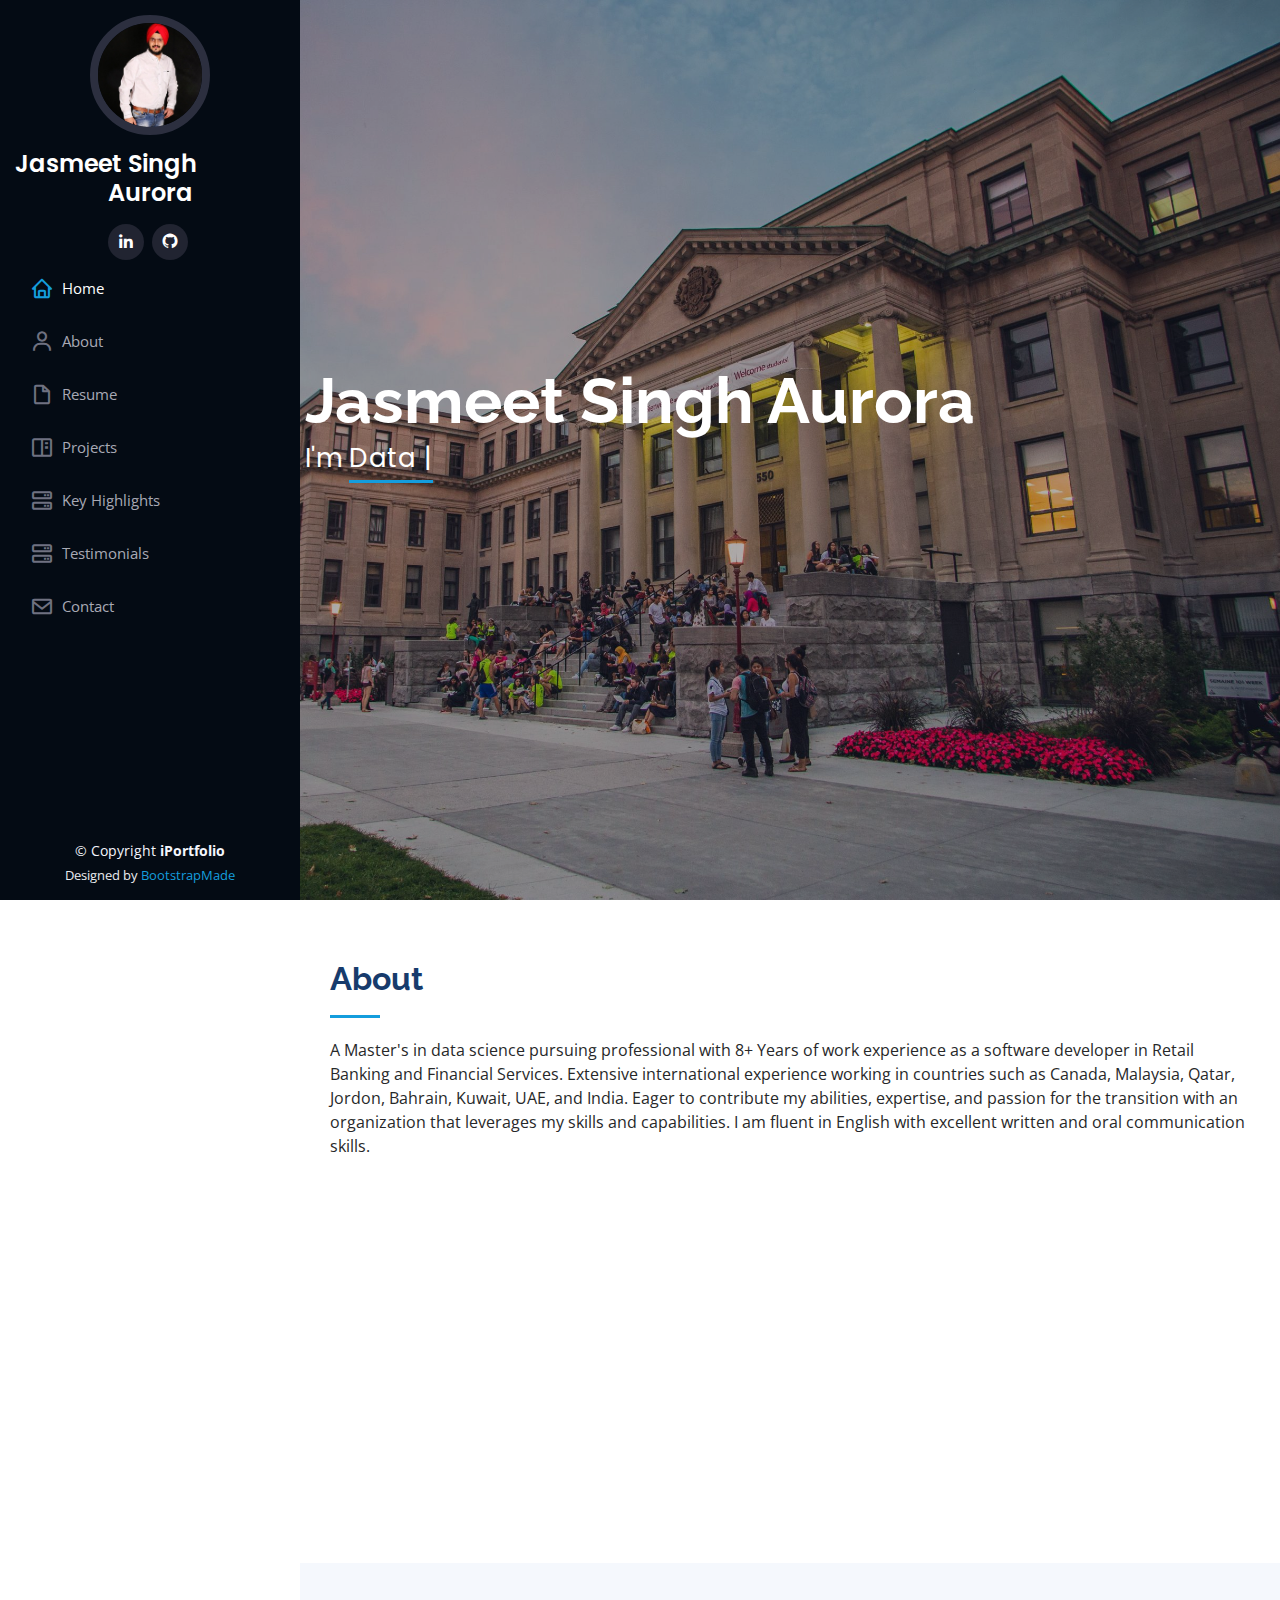
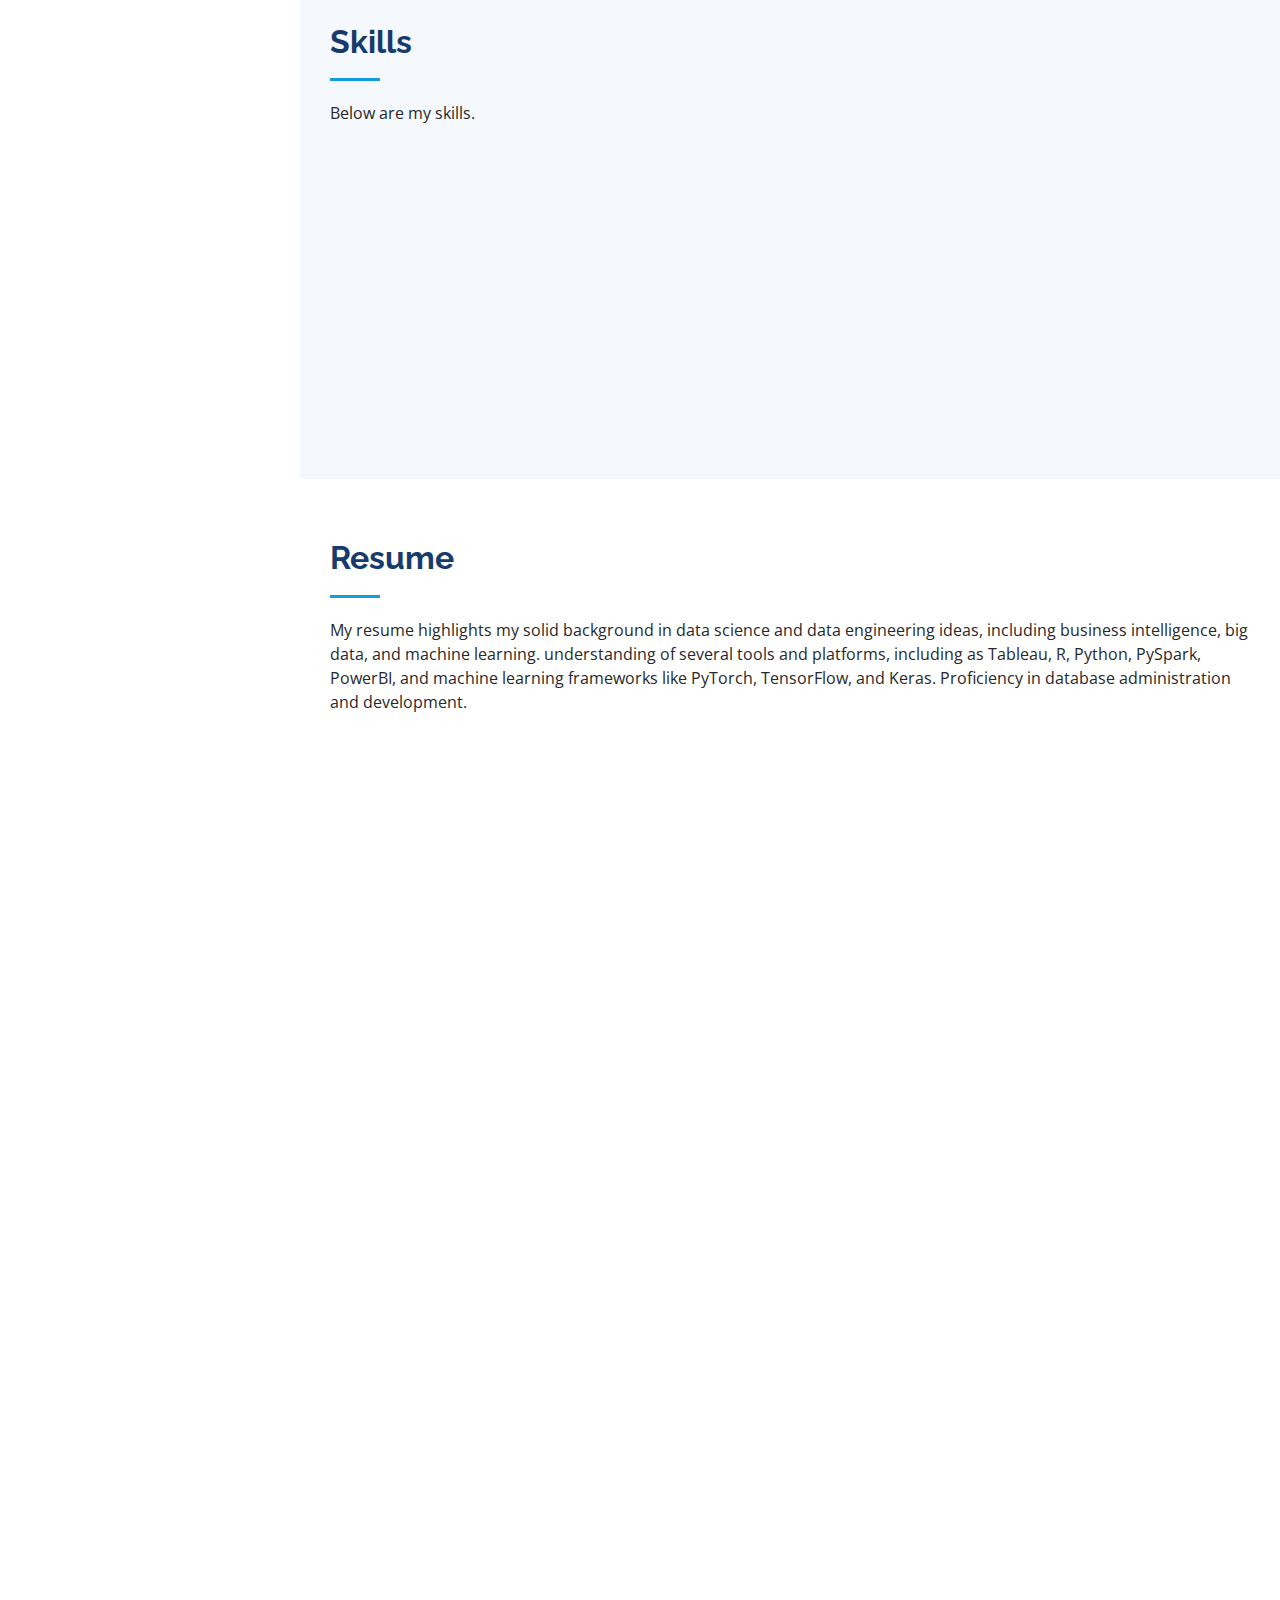
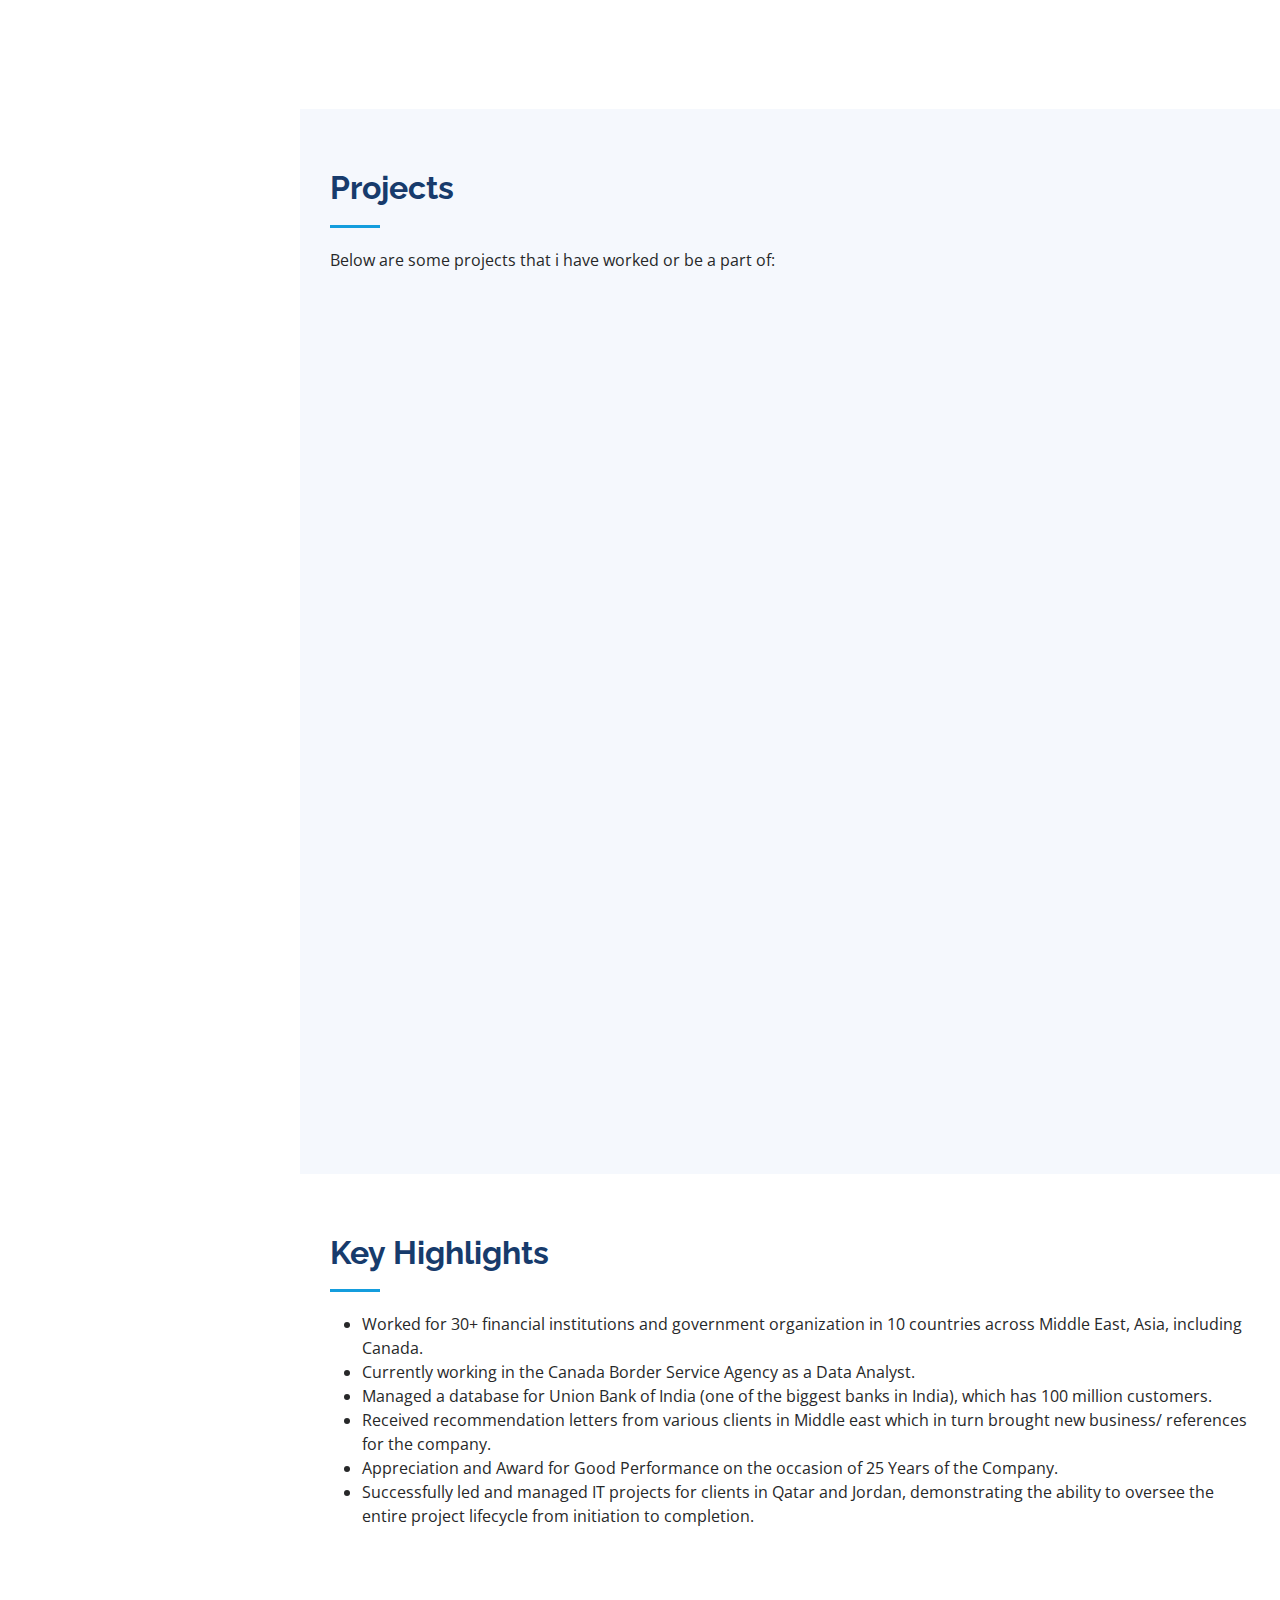
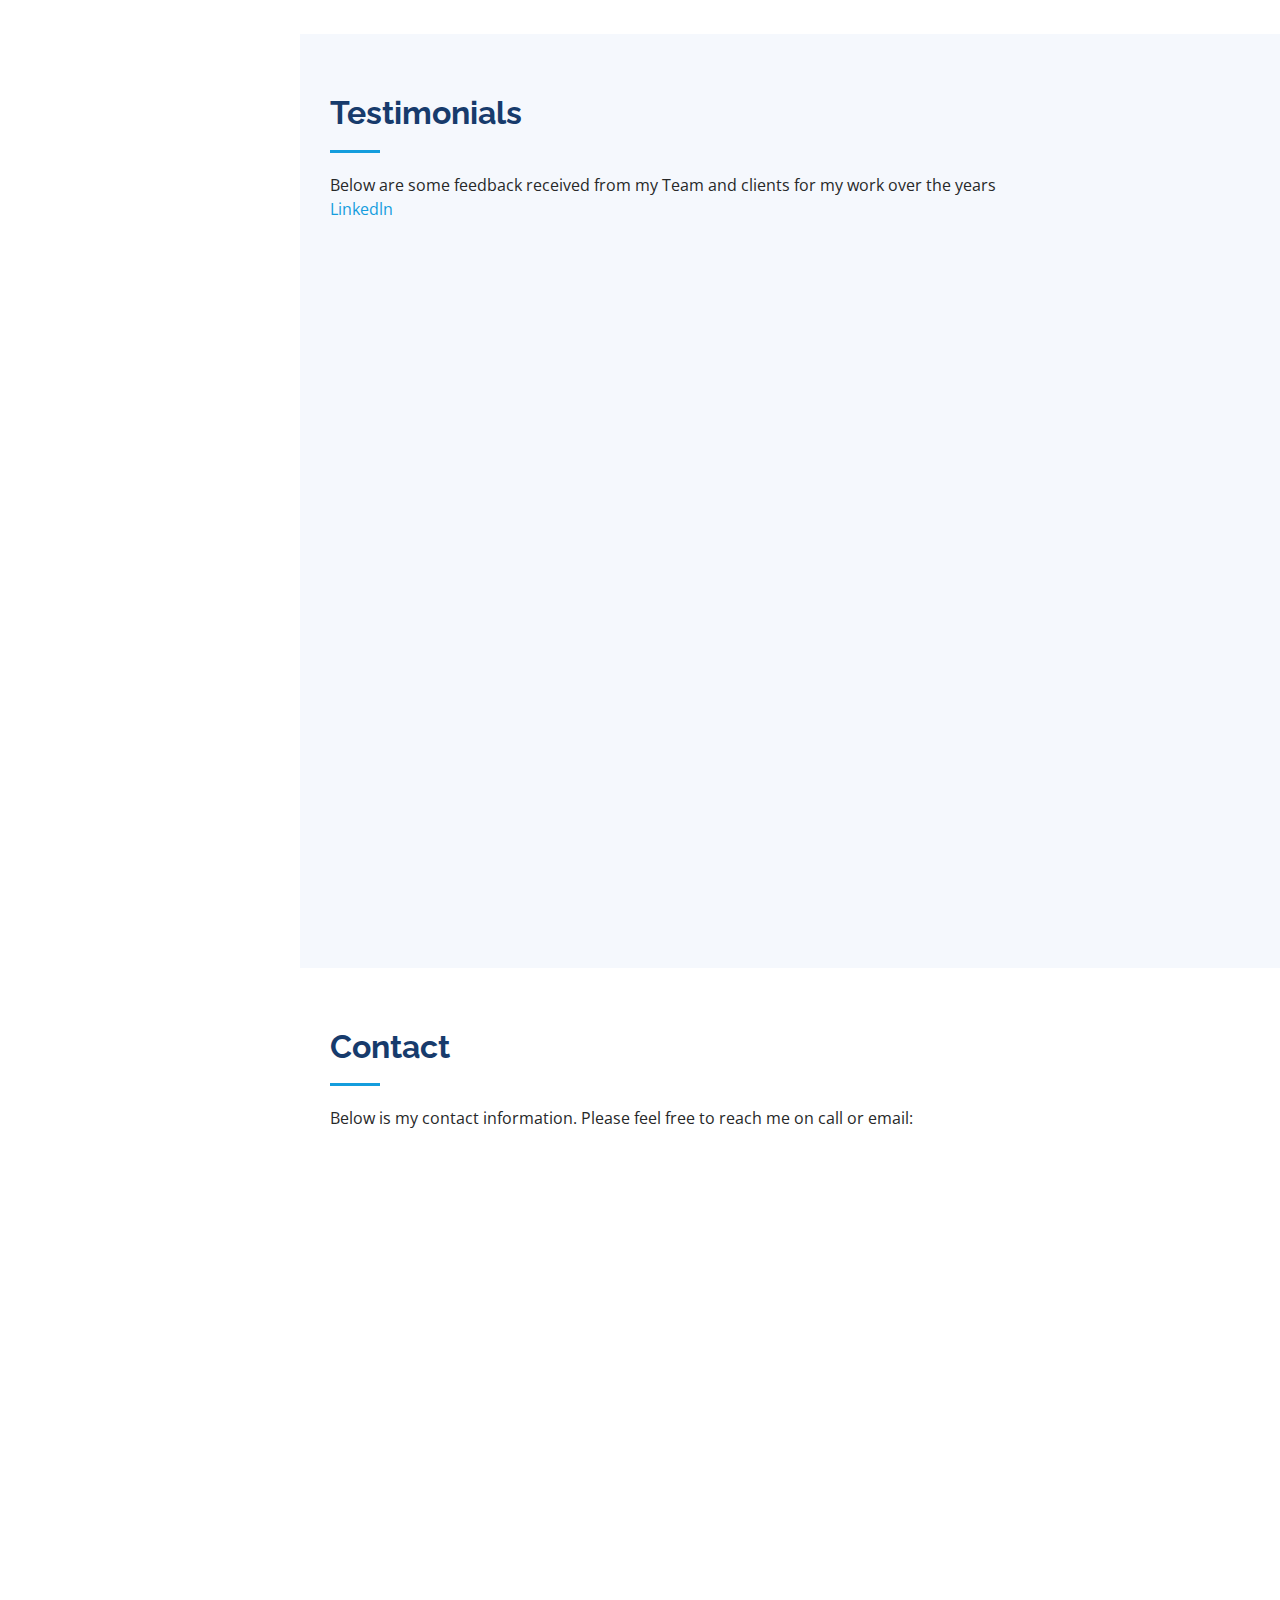
==== index.html @ c77a047e "ok" ====
<!DOCTYPE html>
<html lang="en">

<head>
  <meta charset="utf-8">
  <meta content="width=device-width, initial-scale=1.0" name="viewport">

  <title>iPortfolio Bootstrap Template - Index</title>
  <meta content="" name="description">
  <meta content="" name="keywords">

  <!-- Favicons -->
  <link href="assets/img/favicon.png" rel="icon">
  <link href="assets/img/apple-touch-icon.png" rel="apple-touch-icon">

  <!-- Google Fonts -->
  <link href="https://fonts.googleapis.com/css?family=Open+Sans:300,300i,400,400i,600,600i,700,700i|Raleway:300,300i,400,400i,500,500i,600,600i,700,700i|Poppins:300,300i,400,400i,500,500i,600,600i,700,700i" rel="stylesheet">

  <!-- Vendor CSS Files -->
  <link href="assets/vendor/aos/aos.css" rel="stylesheet">
  <link href="assets/vendor/bootstrap/css/bootstrap.min.css" rel="stylesheet">
  <link href="assets/vendor/bootstrap-icons/bootstrap-icons.css" rel="stylesheet">
  <link href="assets/vendor/boxicons/css/boxicons.min.css" rel="stylesheet">
  <link href="assets/vendor/glightbox/css/glightbox.min.css" rel="stylesheet">
  <link href="assets/vendor/swiper/swiper-bundle.min.css" rel="stylesheet">

  <!-- Template Main CSS File -->
  <link href="assets/css/style.css" rel="stylesheet">

  <!-- =======================================================
  * Template Name: iPortfolio
  * Updated: Sep 18 2023 with Bootstrap v5.3.2
  * Template URL: https://bootstrapmade.com/iportfolio-bootstrap-portfolio-websites-template/
  * Author: BootstrapMade.com
  * License: https://bootstrapmade.com/license/
  ======================================================== -->
</head>

<body>

  <!-- ======= Mobile nav toggle button ======= -->
  <i class="bi bi-list mobile-nav-toggle d-xl-none"></i>

  <!-- ======= Header ======= -->
  <header id="header">
    <div class="d-flex flex-column">

      <div class="profile">
        <img src="assets/img/profile-img.jpg" alt="" class="img-fluid rounded-circle">
        <h1 class="text-light"><a href="index.html">Jasmeet Singh Aurora</a></h1>
        <div class="social-links mt-3 text-center">
           <!-- <a href="#" class="twitter"><i class="bx bxl-twitter"></i></a>
          <a href="#" class="facebook"><i class="bx bxl-facebook"></i></a>
          <a href="#" class="instagram"><i class="bx bxl-instagram"></i></a>
          <a href="#" class="google-plus"><i class="bx bxl-skype"></i></a>
           -->
          <a href="https://www.linkedin.com/in/jasmeet-singh-aurora-23737a79/" class="linkedin" target ="_blank"><i class="bx bxl-linkedin"></i></a>
          <a href="https://github.com/JasmeetSingh15" class="github" target ="_blank"><i class="bx bxl-github"></i></a>
        </div>
      </div>

      <nav id="navbar" class="nav-menu navbar">
        <ul>
          <li><a href="#hero" class="nav-link scrollto active"><i class="bx bx-home"></i> <span>Home</span></a></li>
          <li><a href="#about" class="nav-link scrollto"><i class="bx bx-user"></i> <span>About</span></a></li>
          <li><a href="#resume" class="nav-link scrollto"><i class="bx bx-file-blank"></i> <span>Resume</span></a></li>
          <li><a href="#portfolio" class="nav-link scrollto"><i class="bx bx-book-content"></i> <span>Projects</span></a></li>
          <li><a href="#highlights" class="nav-link scrollto"><i class="bx bx-server"></i> <span>Key Highlights</span></a></li>
          <li><a href="#testimonials" class="nav-link scrollto"><i class="bx bx-server"></i> <span>Testimonials</span></a></li>
          <li><a href="#contact" class="nav-link scrollto"><i class="bx bx-envelope"></i> <span>Contact</span></a></li>
        </ul>
      </nav><!-- .nav-menu -->
    </div>
  </header><!-- End Header -->

  <!-- ======= Hero Section ======= -->
  <section id="hero" class="d-flex flex-column justify-content-center align-items-center">
    <div class="hero-container" data-aos="fade-in">
      <h1>Jasmeet Singh Aurora</h1>
      <p>I'm <span class="typed" data-typed-items="Data Analyst, Data Engineer, Data Scientist"></span></p>
    </div>
  </section><!-- End Hero -->

  <main id="main"> 

    <!-- ======= About Section ======= -->
    <section id="about" class="about">
      <div class="container">

        <div class="section-title">
          <h2>About</h2>
          <p>A Master's in data science pursuing professional with 8+ Years of work experience as a software developer in Retail Banking and Financial Services. Extensive international experience working in countries such as Canada, Malaysia, Qatar, Jordon, Bahrain, Kuwait, UAE, and India. Eager to contribute my abilities, expertise, and passion for the transition with an organization that leverages my skills and capabilities. I am fluent in English with excellent written and oral communication skills.</p>
        </div>

        <div class="row">
          <div class="col-lg-4" data-aos="fade-right">
            <img src="assets/img/profile-img.jpg" class="img-fluid" alt="">
          </div>
          <div class="col-lg-8 pt-4 pt-lg-0 content" data-aos="fade-left">
            <h3>Masters in applied Data Science at the University of Ottawa.</h3>
            <p class="fst-italic">
              A Masters in Applied Data Science has provided  insights into cutting edge NLP methods, Big Data approaches, data engineering concepts and business intelligence. It has also given me practical experience with a wide range of tools and platforms, including PowerBI, Tableau, R, Python, TensorFlow, and other business concepts.
            </p>
            <div class="row">
              <div class="col-lg-6">
                <ul>
               <!--   <li><i class="bi bi-chevron-right"></i> <strong>Birthday:</strong> <span>1 May 1995</span></li> -->
                  <li><i class="bi bi-chevron-right"></i> <strong>Website:</strong> <span>https://jasmeetsingh15.github.io</span></li>
                  <li><i class="bi bi-chevron-right"></i> <strong>Phone:</strong> <span>+1-343-9871439</span></li>
                  <li><i class="bi bi-chevron-right"></i> <strong>City:</strong> <span>Ottawa, Canada</span></li>
                </ul>
              </div>
              <div class="col-lg-6">
                <ul>
                <!--  <li><i class="bi bi-chevron-right"></i> <strong>Age:</strong> <span>30</span></li> -->
                  <li><i class="bi bi-chevron-right"></i> <strong>Degree:</strong> <span>Masters</span></li>
                  <li><i class="bi bi-chevron-right"></i> <strong>PhEmailone:</strong> <span>arorajasmeet22@gmail.com</span></li>
                  <li><i class="bi bi-chevron-right"></i> <strong>Freelance:</strong> <span>Available</span></li>
                </ul>
              </div>
            </div>
            <p>
             <!--testing 
             testing 2
             -->
            </p>
          </div>
        </div>

      </div>
    </section><!-- End About Section -->

    <!-- jasmeet
    ======= Facts Section ======= 
    <section id="facts" class="facts">
      <div class="container">

        <div class="section-title">
          <h2>Facts</h2>
          <p>Magnam dolores commodi suscipit. Necessitatibus eius consequatur ex aliquid fuga eum quidem. Sit sint consectetur velit. Quisquam quos quisquam cupiditate. Et nemo qui impedit suscipit alias ea. Quia fugiat sit in iste officiis commodi quidem hic quas.</p>
        </div>

        <div class="row no-gutters">

          <div class="col-lg-3 col-md-6 d-md-flex align-items-md-stretch" data-aos="fade-up">
            <div class="count-box">
              <i class="bi bi-emoji-smile"></i>
              <span data-purecounter-start="0" data-purecounter-end="232" data-purecounter-duration="1" class="purecounter"></span>
              <p><strong>Happy Clients</strong> consequuntur quae</p>
            </div>
          </div>

          <div class="col-lg-3 col-md-6 d-md-flex align-items-md-stretch" data-aos="fade-up" data-aos-delay="100">
            <div class="count-box">
              <i class="bi bi-journal-richtext"></i>
              <span data-purecounter-start="0" data-purecounter-end="521" data-purecounter-duration="1" class="purecounter"></span>
              <p><strong>Projects</strong> adipisci atque cum quia aut</p>
            </div>
          </div>

          <div class="col-lg-3 col-md-6 d-md-flex align-items-md-stretch" data-aos="fade-up" data-aos-delay="200">
            <div class="count-box">
              <i class="bi bi-headset"></i>
              <span data-purecounter-start="0" data-purecounter-end="1453" data-purecounter-duration="1" class="purecounter"></span>
              <p><strong>Hours Of Support</strong> aut commodi quaerat</p>
            </div>
          </div>

          <div class="col-lg-3 col-md-6 d-md-flex align-items-md-stretch" data-aos="fade-up" data-aos-delay="300">
            <div class="count-box">
              <i class="bi bi-people"></i>
              <span data-purecounter-start="0" data-purecounter-end="32" data-purecounter-duration="1" class="purecounter"></span>
              <p><strong>Hard Workers</strong> rerum asperiores dolor</p>
            </div>
          </div>

        </div>

      </div>
    </section>        End Facts Section Jasmeet -->
       

    <!-- ======= Skills Section ======= -->
    <section id="skills" class="skills section-bg">
      <div class="container">

        <div class="section-title">
          <h2>Skills</h2>
          <p>Below are my skills.</p>
        </div>

        <div class="row skills-content">

          <div class="col-lg-3" data-aos="fade-up">
            <div>Programming Languages</div>
            <div class="progress">
              <span class="skill">Python <i class="val">80%</i></span>
              <div class="progress-bar-wrap">
                <div class="progress-bar" role="progressbar" aria-valuenow="100" aria-valuemin="0" aria-valuemax="100"></div>
              </div>
            </div>

            <div class="progress">
              <span class="skill">R- Programming <i class="val">80%</i></span>
              <div class="progress-bar-wrap">
                <div class="progress-bar" role="progressbar" aria-valuenow="90" aria-valuemin="0" aria-valuemax="70"></div>
              </div>  
            </div>

          

          </div>

          <div class="col-lg-3" data-aos="fade-up">
            <div>Databases</div>
            <div class="progress">
              <span class="skill">Microsoft SQL Server <i class="val">95%</i></span>
              <div class="progress-bar-wrap">
                <div class="progress-bar" role="progressbar" aria-valuenow="100" aria-valuemin="0" aria-valuemax="100"></div>
              </div>
            </div>

            <div class="progress">
              <span class="skill">Oracle Server <i class="val">90%</i></span>
              <div class="progress-bar-wrap">
                <div class="progress-bar" role="progressbar" aria-valuenow="90" aria-valuemin="0" aria-valuemax="70"></div>
              </div>
            </div>

            <div class="progress">
              <span class="skill">IBM DB2 <i class="val">80%</i></span>
              <div class="progress-bar-wrap">
                <div class="progress-bar" role="progressbar" aria-valuenow="75" aria-valuemin="0" aria-valuemax="70"></div>
              </div>
            </div>

            <div class="progress">
              <span class="skill">MY SQL <i class="val">80%</i></span>
              <div class="progress-bar-wrap">
                <div class="progress-bar" role="progressbar" aria-valuenow="75" aria-valuemin="0" aria-valuemax="70"></div>
              </div>
            </div>

          </div>

          <div class="col-lg-3" data-aos="fade-up">
            <div>Operating Systems</div>
            <div class="progress">
              <span class="skill">Microsoft Windows <i class="val">95%</i></span>
              <div class="progress-bar-wrap">
                <div class="progress-bar" role="progressbar" aria-valuenow="100" aria-valuemin="0" aria-valuemax="100"></div>
              </div>
            </div>

            <div class="progress">
              <span class="skill">CentOS <i class="val">80%</i></span>
              <div class="progress-bar-wrap">
                <div class="progress-bar" role="progressbar" aria-valuenow="90" aria-valuemin="0" aria-valuemax="70"></div>
              </div>
            </div>

            <div class="progress">
              <span class="skill">IBM AIX <i class="val">75%</i></span>
              <div class="progress-bar-wrap">
                <div class="progress-bar" role="progressbar" aria-valuenow="75" aria-valuemin="0" aria-valuemax="70"></div>
              </div>
            </div>

          </div>

          <div class="col-lg-3" data-aos="fade-up" data-aos-delay="100">
            <div>Visualization</div>
            <div class="progress">
              <span class="skill">Power BI <i class="val">95%</i></span>
              <div class="progress-bar-wrap">
                <div class="progress-bar" role="progressbar" aria-valuenow="80" aria-valuemin="0" aria-valuemax="70"></div>
              </div>
            </div>

            <div class="progress">
              <span class="skill">Tableau <i class="val">75%</i></span>
              <div class="progress-bar-wrap">
                <div class="progress-bar" role="progressbar" aria-valuenow="90" aria-valuemin="0" aria-valuemax="100"></div>
              </div>
            </div>

            <div class="progress">
              <span class="skill">Matplotlib <i class="val">70%</i></span>
              <div class="progress-bar-wrap">
                <div class="progress-bar" role="progressbar" aria-valuenow="55" aria-valuemin="0" aria-valuemax="100"></div>
              </div>
            </div>

            <div class="progress">
              <span class="skill">Microsoft Excel <i class="val">95%</i></span>
              <div class="progress-bar-wrap">
                <div class="progress-bar" role="progressbar" aria-valuenow="55" aria-valuemin="0" aria-valuemax="100"></div>
              </div>
            </div>

          </div>

        </div>

      </div>
    </section><!-- End Skills Section -->

    <!-- ======= Resume Section ======= -->
    <section id="resume" class="resume">
      <div class="container">

        <div class="section-title">
          <h2>Resume</h2>
          <p>My resume highlights my solid background in data science and data engineering ideas, including business intelligence, big data, and machine learning. understanding of several tools and platforms, including as Tableau, R, Python, PySpark, PowerBI, and machine learning frameworks like PyTorch, TensorFlow, and Keras. Proficiency in database administration and development.</p>
        </div>

        <div class="row">
          <div class="col-lg-6" data-aos="fade-up">
            <h3 class="resume-title">Sumary</h3>
            <div class="resume-item pb-0">
              <h4>Jasmeet Singh Aurora</h4>
              <p><em>"Education is the most effective weapon you can use to change the world." Due to my sincere interest in writing code and using machines for automation, I decided to pursue a Diploma in Information Technology in 2011, immediately after my matriculation. I completed the Diploma with an aggregate percentage of 80.47 from the Maharashtra State Board of Technical Education (MSBTE). Then, in 2014 I completed my undergraduate degree in Bachelor of Engineering (B.E.) - Information Technology from the University of Mumbai with an overall GPA of 3.34 on a scale of 4 (according to World Education Services Evaluation). 

                Since my graduation, I have been working as a Software Developer and Data Analyst. My interest in this domain of work has only deepened ever since, and I'm now looking to advance in my career. The decision to pursue this master’s program comes from my need to acquire knowledge and use my existing experience to grow in the field of Data Science.
                </em></p>
              <ul>
                <li>372 Tremblay Road</li>
                <li>+1-343-9871439</li>
                <li>arorajasmeet22@gmail.com</li>
              </ul>
            </div>

            <h3 class="resume-title">Education</h3>
            <div class="resume-item">
              <h4>MASTER OF DIGITAL TRANSFORMATION &amp; INNOVATION WITH CONCENTRATION IN APPLIED DATA SCIENCE</h4>
              <h5>2022 - 2024</h5>
              <p><em>University of Ottawa, Ottawa, Ontario, Canada</em></p>
              <p>With this program, I have gained a thorough understanding of the ever-changing field of data science and how important it is to the advancement of digital innovation. From machine learning algorithms to big data analytics and artificial intelligence applications, I have indulged in cutting-edge data science methodologies. I have studied courses like Data Analytics and Business Intelligence, Data Science fundamentals, Data Science Applications, Enterprise Architecture, and Social Media. With the current grade of overall A, I am dedicated to academic excellence. My experience so far at the University of Ottawa has been filled with learning, growth, and creativity. I now have the tools I need to navigate the rapidly changing digital landscape and help make ground-breaking discoveries in the area.</p>
            </div>
            <div class="resume-item">
              <h4>Bachelor of Engineering in Information Technology</h4>
              <h5>2000</h5>
              <p><em>University of Mumbai, Mumbai, India</em></p>
              <p>The Bachelor's Degree in Information Technology has provided me with the skills necessary for a successful career in the rapidly evolving technology industry.  The program covers a broad spectrum of subjects, including programming languages such as C++ and Java, software engineering, database management, business intelligence, network administration, and software project management. I held first class throughout my academic journey and adapted to emerging technologies that contributed to the advancement of the IT sector. My professional career began when I was hired by one of the leading Banks in India after earning my bachelor's degree in information technology.</p>
            </div>
            <div class="resume-item">
              <h4>Diploma in Information Technology</h4>
              <h5>2000</h5>
              <p><em>Maharashtra State Board of Technical Education, Mumbai, India</em></p>
              <p>Due to my sincere interest in writing code and using machines for automation, I decided to pursue a Diploma in Information Technology in 2011, immediately after school. I completed the Diploma with an aggregate percentage of 80.47 from the Maharashtra State Board of Technical Education (MSBTE) in Mumbai, India. I started to learn databases, network security, software engineering, data structures, and programming languages like C++ and Java at the age of 16. This place helped me develop my passion for technology and problem-solving skills while also giving me the groundwork I needed to launch a successful career in innovation and technology. It turned out to be a turning point in my academic journey.</p>
            </div>
          </div>
          
          <div class="col-lg-6" data-aos="fade-up" data-aos-delay="100">
            <h3 class="resume-title">Professional Experience</h3>
            <div class="resume-item">
              <h4>Data Analyst (Co-op)</h4>
              <h5>September 2023 - Present</h5>
              <p><em>Canada Border Service Agency, Ottawa, ON, Canada </em></p>
              <ul>
                <li>Performed data extraction and modelling tasks with the help of specialised statistical programmes including SPSS Modeller, Power BI, Python, and R.</li>
                <li>Creation of statistical information, reports, and other KPI's with respect to the business requirements.</li>
                <li>Utilized SPSS Modeler to preprocess and analyze large datasets, identifying patterns and trends for strategic decision-making.</li>
                <li>Transforming raw data into meaningful ad hoc reports, contributing to a culture of data-driven decision-making within the organization.</li>
              </ul>
            </div>
            <div class="resume-item">
              <h4>Data Analyst (Co-op)</h4>
              <h5>May 2023 - Sep 2023</h5>
              <p><em>Telfer School of Management, Ottawa,ON, Canada</em></p>
              <ul>
                <li>Performed data analysis using Python to uncover trends, patterns, and correlations in academic datasets.</li>
                <li>Creating interactive visualizations using matplotlib and Power BI so the business can get more meaningful insights into the data.</li>
                <li>Solid knowledge of machine learning algorithms, including supervised and unsupervised learning techniques.</li>
                <li>Developed a web page form for the university which stores the data in the database, and generate Power BI report to the user.</li>
              </ul>
            </div>
            <div class="resume-item">
              <h4>Software Engineer</h4>
              <h5>Sep 2018 - Sep 2022</h5>
              <p><em>KIYA.AI, Mumbai, India</em></p>
              <ul>
                <li>Led a team of 7 for end-to-end software implementation. International experience of almost 5 years out of 6 in this company working for clients in the Middle East region.</li>
                <li>Worked as a backend developer where I was involved in data engineering-related tasks such as development, administration, migration, writing ETLs, Performance tuning, Data Validation, Troubleshooting, DC-DR Drill, etc.</li>
                <li>Managed a database for Union Bank of India (one of the biggest banks in India), which has 100 million customers.</li>
                <li>Invoved in developing and implementing supervised and unsupervised machine learning models using frameworks like scikit-learn and TensorFlow.</li>
                <li>Collaborated with different stakeholders to identify business objectives for data mining projects. Involved in planning and executing data migration projects to Azure.</li>
                <li>Conducted Product Demos, Requirement Gathering (Preparing BRD), Effort Estimation, Project Planning & Project Delivery, Software Implementation, Conducting User Acceptance Testing (UAT), on-site Training, Go Live, Project Sign Off, and Production Support.</li>
                <li>Preparing process flow diagrams, Activity diagrams, Mapping documents and other technical documents.</li>
              </ul>
            </div>
            <div class="resume-item">
              <h4>Junior Software Engineer</h4>
              <h5>Aug 2016 - Sep 2018</h5>
              <p><em>Punjab and Maharashtra Co-operative Bank, Mumbai, India</em></p>
              <ul>
                <li>Back end Developer with hands-on experience in writing database objects and queries on various databases like Oracle, MY SQL, and MS SQL SERVER.</li>
                <li>Designed and implemented Azure SQL Database solutions for multiple projects, ensuring efficient data storage, performance optimization, and data security.</li>
                <li>Assessed data quality and cleansed data for assisting the compliance with various reports.</li>
                <li>Used Pentaho, an ETL tool, to automate the daily data download from the bank's core system for swift screening.</li>
                <li>Troubleshooting real-time customer-facing applications and difficult database problems, including slow running queries.</li>
                <li>Experience in working on project Implementation, Project Management, Maintenance, and Software Testing of Core Banking solutions (Finacle 10x), Internet Banking, Mobile Banking, Anti Money Laundering (AML), Swift Alliance.</li>
              </ul>
            </div>

                 


          </div>
        </div>

      </div>
    </section><!-- End Resume Section -->

    <!-- ======= Portfolio Section ======= -->
    <section id="portfolio" class="portfolio section-bg">
      <div class="container">

        <div class="section-title">
          <h2>Projects</h2>
          <p>Below are some projects that i have worked or be a part of:</p>
        </div>

        <div class="row" data-aos="fade-up">
          <div class="col-lg-12 d-flex justify-content-center">
            <ul id="portfolio-flters">
              <!--
              <li data-filter="*" class="filter-active">All</li>
              <li data-filter=".filter-app">App</li>
              <li data-filter=".filter-card">Card</li>
              <li data-filter=".filter-web">Web</li>
              -->
            </ul>
          </div>
        </div>

        <div class="row portfolio-container" data-aos="fade-up" data-aos-delay="100">

          <div class="col-lg-4 col-md-6 portfolio-item filter-app">
            <div class="portfolio-wrap">
              <img src="assets/img/portfolio/portfolio-1.jpg" class="img-fluid" alt="">
              <div class="portfolio-links">
                <a href="assets/img/portfolio/portfolio-1.jpg" data-gallery="portfolioGallery" class="portfolio-lightbox" title="Image Classification"><i class="bx bx-plus"></i></a>
                <a href="portfolio-details.html" title="More Details"><i class="bx bx-link"></i></a>
              </div>
            </div> 
          </div>

          <div class="col-lg-4 col-md-6 portfolio-item filter-web">
            <div class="portfolio-wrap">
              <img src="assets/img/portfolio/portfolio-1.jpg" class="img-fluid" alt="">
              <div class="portfolio-links">
                <a href="assets/img/portfolio/portfolio-1.jpg" data-gallery="portfolioGallery" class="portfolio-lightbox" title="Web 3"><i class="bx bx-plus"></i></a>
                <a href="portfolio-details.html" title="More Details"><i class="bx bx-link"></i></a>
              </div>
            </div>
          </div>

          <div class="col-lg-4 col-md-6 portfolio-item filter-app">
            <div class="portfolio-wrap">
              <img src="assets/img/portfolio/portfolio-3.jpg" class="img-fluid" alt="">
              <div class="portfolio-links">
                <a href="assets/img/portfolio/portfolio-3.jpg" data-gallery="portfolioGallery" class="portfolio-lightbox" title="App 2"><i class="bx bx-plus"></i></a>
                <a href="portfolio-details.html" title="More Details"><i class="bx bx-link"></i></a>
              </div>
            </div>
          </div>

          <div class="col-lg-4 col-md-6 portfolio-item filter-card">
            <div class="portfolio-wrap">
              <img src="assets/img/portfolio/portfolio-4.jpg" class="img-fluid" alt="">
              <div class="portfolio-links">
                <a href="assets/img/portfolio/portfolio-4.jpg" data-gallery="portfolioGallery" class="portfolio-lightbox" title="Card 2"><i class="bx bx-plus"></i></a>
                <a href="portfolio-details.html" title="More Details"><i class="bx bx-link"></i></a>
              </div>
            </div>
          </div>

          <div class="col-lg-4 col-md-6 portfolio-item filter-web">
            <div class="portfolio-wrap">
              <img src="assets/img/portfolio/portfolio-5.jpg" class="img-fluid" alt="">
              <div class="portfolio-links">
                <a href="assets/img/portfolio/portfolio-5.jpg" data-gallery="portfolioGallery" class="portfolio-lightbox" title="Web 2"><i class="bx bx-plus"></i></a>
                <a href="portfolio-details.html" title="More Details"><i class="bx bx-link"></i></a>
              </div>
            </div>
          </div>

          <div class="col-lg-4 col-md-6 portfolio-item filter-app">
            <div class="portfolio-wrap">
              <img src="assets/img/portfolio/portfolio-6.jpg" class="img-fluid" alt="">
              <div class="portfolio-links">
                <a href="assets/img/portfolio/portfolio-6.jpg" data-gallery="portfolioGallery" class="portfolio-lightbox" title="App 3"><i class="bx bx-plus"></i></a>
                <a href="portfolio-details.html" title="More Details"><i class="bx bx-link"></i></a>
              </div>
            </div>
          </div>

          <div class="col-lg-4 col-md-6 portfolio-item filter-card">
            <div class="portfolio-wrap">
              <img src="assets/img/portfolio/portfolio-7.jpg" class="img-fluid" alt="">
              <div class="portfolio-links">
                <a href="assets/img/portfolio/portfolio-7.jpg" data-gallery="portfolioGallery" class="portfolio-lightbox" title="Card 1"><i class="bx bx-plus"></i></a>
                <a href="portfolio-details.html" title="More Details"><i class="bx bx-link"></i></a>
              </div>
            </div>
          </div>

          <div class="col-lg-4 col-md-6 portfolio-item filter-card">
            <div class="portfolio-wrap">
              <img src="assets/img/portfolio/portfolio-8.jpg" class="img-fluid" alt="">
              <div class="portfolio-links">
                <a href="assets/img/portfolio/portfolio-8.jpg" data-gallery="portfolioGallery" class="portfolio-lightbox" title="Card 3"><i class="bx bx-plus"></i></a>
                <a href="portfolio-details.html" title="More Details"><i class="bx bx-link"></i></a>
              </div>
            </div>
          </div>

          <div class="col-lg-4 col-md-6 portfolio-item filter-web">
            <div class="portfolio-wrap">
              <img src="assets/img/portfolio/portfolio-9.jpg" class="img-fluid" alt="">
              <div class="portfolio-links">
                <a href="assets/img/portfolio/portfolio-9.jpg" data-gallery="portfolioGallery" class="portfolio-lightbox" title="Web 3"><i class="bx bx-plus"></i></a>
                <a href="portfolio-details.html" title="More Details"><i class="bx bx-link"></i></a>
              </div>
            </div>
          </div>

        </div>

      </div>
    </section><!-- End Portfolio Section -->

    <!-- ======= Services Section ======= -->
    <section id="highlights" class="highlights">
      <div class="container">

        <div class="section-title">
          <h2>Key Highlights</h2>
          <p>
            <ul>
              <li>Worked for 30+ financial institutions and government organization in 10 countries across Middle East, Asia, including Canada.</li>
              <li>Currently working in the Canada Border Service Agency as a Data Analyst.</li>
              <li>Managed a database for Union Bank of India (one of the biggest banks in India), which has 100 million customers.</li>
              <li>Received recommendation letters from various clients in Middle east which in turn brought new business/ references for the company.</li>
              <li>Appreciation and Award for Good Performance on the occasion of 25 Years of the Company.</li>
              <li>Successfully led and managed IT projects for clients in Qatar and Jordan, demonstrating the ability to oversee the entire project lifecycle from initiation to completion.</li>
            </ul>
            
            
          </p>
        </div>

        <!-- <div class="row">
          <div class="col-lg-4 col-md-6 icon-box" data-aos="fade-up">
            <div class="icon"><i class="bi bi-briefcase"></i></div>
            <h4 class="title"><a href="">Lorem Ipsum</a></h4>
            <p class="description">Voluptatum deleniti atque corrupti quos dolores et quas molestias excepturi sint occaecati cupiditate non provident</p>
          </div>
          <div class="col-lg-4 col-md-6 icon-box" data-aos="fade-up" data-aos-delay="100">
            <div class="icon"><i class="bi bi-card-checklist"></i></div>
            <h4 class="title"><a href="">Dolor Sitema</a></h4>
            <p class="description">Minim veniam, quis nostrud exercitation ullamco laboris nisi ut aliquip ex ea commodo consequat tarad limino ata</p>
          </div>
          <div class="col-lg-4 col-md-6 icon-box" data-aos="fade-up" data-aos-delay="200">
            <div class="icon"><i class="bi bi-bar-chart"></i></div>
            <h4 class="title"><a href="">Sed ut perspiciatis</a></h4>
            <p class="description">Duis aute irure dolor in reprehenderit in voluptate velit esse cillum dolore eu fugiat nulla pariatur</p>
          </div>
          <div class="col-lg-4 col-md-6 icon-box" data-aos="fade-up" data-aos-delay="300">
            <div class="icon"><i class="bi bi-binoculars"></i></div>
            <h4 class="title"><a href="">Magni Dolores</a></h4>
            <p class="description">Excepteur sint occaecat cupidatat non proident, sunt in culpa qui officia deserunt mollit anim id est laborum</p>
          </div>
          <div class="col-lg-4 col-md-6 icon-box" data-aos="fade-up" data-aos-delay="400">
            <div class="icon"><i class="bi bi-brightness-high"></i></div>
            <h4 class="title"><a href="">Nemo Enim</a></h4>
            <p class="description">At vero eos et accusamus et iusto odio dignissimos ducimus qui blanditiis praesentium voluptatum deleniti atque</p>
          </div>
          <div class="col-lg-4 col-md-6 icon-box" data-aos="fade-up" data-aos-delay="500">
            <div class="icon"><i class="bi bi-calendar4-week"></i></div>
            <h4 class="title"><a href="">Eiusmod Tempor</a></h4>
            <p class="description">Et harum quidem rerum facilis est et expedita distinctio. Nam libero tempore, cum soluta nobis est eligendi</p>
          </div>
        </div> -->

      </div>
    </section><!-- End Services Section -->

    <!-- ======= Testimonials Section ======= -->
    <section id="testimonials" class="testimonials section-bg">
      <div class="container">

        <div class="section-title">
          <h2>Testimonials</h2>
          <p>Below are some feedback received from my Team and clients for my work over the years
            <p><a href="https://www.linkedin.com/in/jasmeet-singh-aurora-23737a79/details/recommendations/?detailScreenTabIndex=0" target="_blank">Linkedln</a> </p>
           
            
          </p>
        </div>

        <div class="testimonials-slider swiper" data-aos="fade-up" data-aos-delay="100">
          <div class="swiper-wrapper">

            <div class="swiper-slide">
              <div class="testimonial-item" data-aos="fade-up">
                <p>
                  <i class="bx bxs-quote-alt-left quote-icon-left"></i>
                  The best Manager I have reported, who always aims for excellence and perfection.
                  <i class="bx bxs-quote-alt-right quote-icon-right"></i>
                </p>
                <img src="assets/img/testimonials/testimonials-1_NEW.jpg" class="testimonial-img" alt="">
                <h3>Pankaj Jaiswal</h3>
                <h4>Software Developer</h4>
                <h4>KIYA.AI- Mumbai, India</h4>
              </div>
            </div><!-- End testimonial item -->

            <div class="swiper-slide">
              <div class="testimonial-item" data-aos="fade-up" data-aos-delay="100">
                <p>
                  <i class="bx bxs-quote-alt-left quote-icon-left"></i>
                  Jasmeet, during his two-year tenure as a Junior Software Engineer at Punjab and Maharashtra Co-operative Bank, exhibited exceptional proficiency in database and Business Intelligence. Possessing a profound understanding of database architecture, optimization, and maintenance, he demonstrated his expertise by independently managing critical applications such as Internet Banking, Mobile Banking, NACH, and Swift Alliance.
                  <i class="bx bxs-quote-alt-right quote-icon-right"></i>
                </p>
                <img src="assets/img/testimonials/testimonials-2_NEW.jpg" class="testimonial-img" alt="">
                <h3>Aashish Raut</h3>
                <h4>Team Leader- Information Technology</h4>
                <h4>Punjab Maharashtra Co-operative Bank, Mumbai-India</h4>
              </div>
            </div><!-- End testimonial item -->

            <div class="swiper-slide">
              <div class="testimonial-item" data-aos="fade-up" data-aos-delay="200">
                <p>
                  <i class="bx bxs-quote-alt-left quote-icon-left"></i>
                  I have worked with Jasmeet for few years where he was supporting our application from the vendor side. He has an amicable personality which had helped him to maintain close and cordial relationships with various teams. He is extremely considerate of clients need and often goes an extra mile to help the client. I wish him further success in his career. I have given this recommendation in my personal capacity and as such does not represent any obligation or commitment on part of my current employer.
                  <i class="bx bxs-quote-alt-right quote-icon-right"></i>
                </p>
                <img src="assets/img/testimonials/testimonials-3.jpg_NEW" class="testimonial-img" alt="">
                <h3>Syed Luthf-ur-Rehman Shah</h3>
                <h4>Senior Manager</h4>
                <h4>Kuwait Finance House, Kuwait</h4>
              </div>
            </div><!-- End testimonial item -->

            <div class="swiper-slide">
              <div class="testimonial-item" data-aos="fade-up" data-aos-delay="300">
                <p>
                  <i class="bx bxs-quote-alt-left quote-icon-left"></i>
                  I have no hesitation in recommending Jasmeet Singh for our project at Al-Jazera Finance. He has a very good knowledge of data engineering concepts.He also possesses a unique blend of technical prowess and a results-driven mindset that sets him apart.
                  <i class="bx bxs-quote-alt-right quote-icon-right"></i>
                </p>
                <img src="assets/img/testimonials/testimonials-4_NEW.jpg" class="testimonial-img" alt="">
                <h3>Mostafa El-Sayed</h3>
                <h4>Compliance Manager</h4>
                <h4>Al-Jazeera Finance, Qatar</h4>
              </div>
            </div><!-- End testimonial item -->

            <div class="swiper-slide">
              <div class="testimonial-item" data-aos="fade-up" data-aos-delay="400">
                <p>
                  <i class="bx bxs-quote-alt-left quote-icon-left"></i>
                  Very enthusiastic and talented person. Eager to learn new things. Great communication and client handling skills. Easy to understand the client requirements. Strong knowledge of database and domain.
                  <i class="bx bxs-quote-alt-right quote-icon-right"></i>
                </p>
                <img src="assets/img/testimonials/testimonials-5_NEW.jpg" class="testimonial-img" alt="">
                <h3>Shrikant Pathak</h3>
                <h4>Senior Principal Consultant</h4>
                <h4>KIYA.AI, Mumbai-India</h4>
              </div>
            </div><!-- End testimonial item -->

          </div>
          <div class="swiper-pagination"></div>
        </div>

      </div>
    </section><!-- End Testimonials Section -->

    <!-- ======= Contact Section ======= -->
    <section id="contact" class="contact">
      <div class="container">

        <div class="section-title">
          <h2>Contact</h2>
          <p>Below is my contact information. Please feel free to reach me on call or email:</p>
        </div>

        <div class="row" data-aos="fade-in">

          <div class="col-lg-5 d-flex align-items-stretch">
            <div class="info">
              <div class="address">
                <i class="bi bi-geo-alt"></i>
                <h4>Location:</h4>
                <p>372 Tremblay Road, Ottawa K1G 0B5, Ontario, Canada</p>
              </div>

              <div class="email">
                <i class="bi bi-envelope"></i>
                <h4>Email:</h4>
                <p>arorajasmeet22@gmail.com</p>
              </div>

              <div class="phone">
                <i class="bi bi-phone"></i>
                <h4>Call:</h4>
                <p>+1-343-9871439</p>
              </div>

              <!-- <iframe src="https://www.google.com/maps/embed?pb=!1m14!1m8!1m3!1d12097.433213460943!2d-74.0062269!3d40.7101282!3m2!1i1024!2i768!4f13.1!3m3!1m2!1s0x0%3A0xb89d1fe6bc499443!2sDowntown+Conference+Center!5e0!3m2!1smk!2sbg!4v1539943755621" frameborder="0" style="border:0; width: 100%; height: 290px;" allowfullscreen></iframe> -->
            </div>

          </div>
          <!--
          <div class="col-lg-7 mt-5 mt-lg-0 d-flex align-items-stretch">
            <form action="forms/contact.php" method="post" role="form" class="php-email-form">
              <div class="row">
                <div class="form-group col-md-6">
                  <label for="name">Your Name</label>
                  <input type="text" name="name" class="form-control" id="name" required>
                </div>
                <div class="form-group col-md-6">
                  <label for="name">Your Email</label>
                  <input type="email" class="form-control" name="email" id="email" required>
                </div>
              </div>
              <div class="form-group">
                <label for="name">Subject</label>
                <input type="text" class="form-control" name="subject" id="subject" required>
              </div>
              <div class="form-group">
                <label for="name">Message</label>
                <textarea class="form-control" name="message" rows="10" required></textarea>
              </div>
              <div class="my-3">
                <div class="loading">Loading</div>
                <div class="error-message"></div>
                <div class="sent-message">Your message has been sent. Thank you!</div>
              </div>
              <div class="text-center"><button type="submit">Send Message</button></div>
            </form>
          </div>

        </div>
      -->

      </div>
    </section><!-- End Contact Section -->

  </main><!-- End #main -->

  <!-- ======= Footer ======= -->
  <!-- <footer id="footer" style="visibility: hidden;">  -->
    <footer id="footer">
    <div class="container">
      <div class="copyright">
        &copy; Copyright <strong><span>iPortfolio</span></strong>
      </div>
      <div class="credits">
        <!-- All the links in the footer should remain intact. -->
        <!-- You can delete the links only if you purchased the pro version. -->
        <!-- Licensing information: https://bootstrapmade.com/license/ -->
        <!-- Purchase the pro version with working PHP/AJAX contact form: https://bootstrapmade.com/iportfolio-bootstrap-portfolio-websites-template/ -->
        Designed by <a href="https://bootstrapmade.com/">BootstrapMade</a>
      </div>
    </div>
  </footer><!-- End  Footer -->

  <a href="#" class="back-to-top d-flex align-items-center justify-content-center"><i class="bi bi-arrow-up-short"></i></a>

  <!-- Vendor JS Files -->
  <script src="assets/vendor/purecounter/purecounter_vanilla.js"></script>
  <script src="assets/vendor/aos/aos.js"></script>
  <script src="assets/vendor/bootstrap/js/bootstrap.bundle.min.js"></script>
  <script src="assets/vendor/glightbox/js/glightbox.min.js"></script>
  <script src="assets/vendor/isotope-layout/isotope.pkgd.min.js"></script>
  <script src="assets/vendor/swiper/swiper-bundle.min.js"></script>
  <script src="assets/vendor/typed.js/typed.umd.js"></script>
  <script src="assets/vendor/waypoints/noframework.waypoints.js"></script>
  <script src="assets/vendor/php-email-form/validate.js"></script>

  <!-- Template Main JS File -->
  <script src="assets/js/main.js"></script>

</body>

</html>
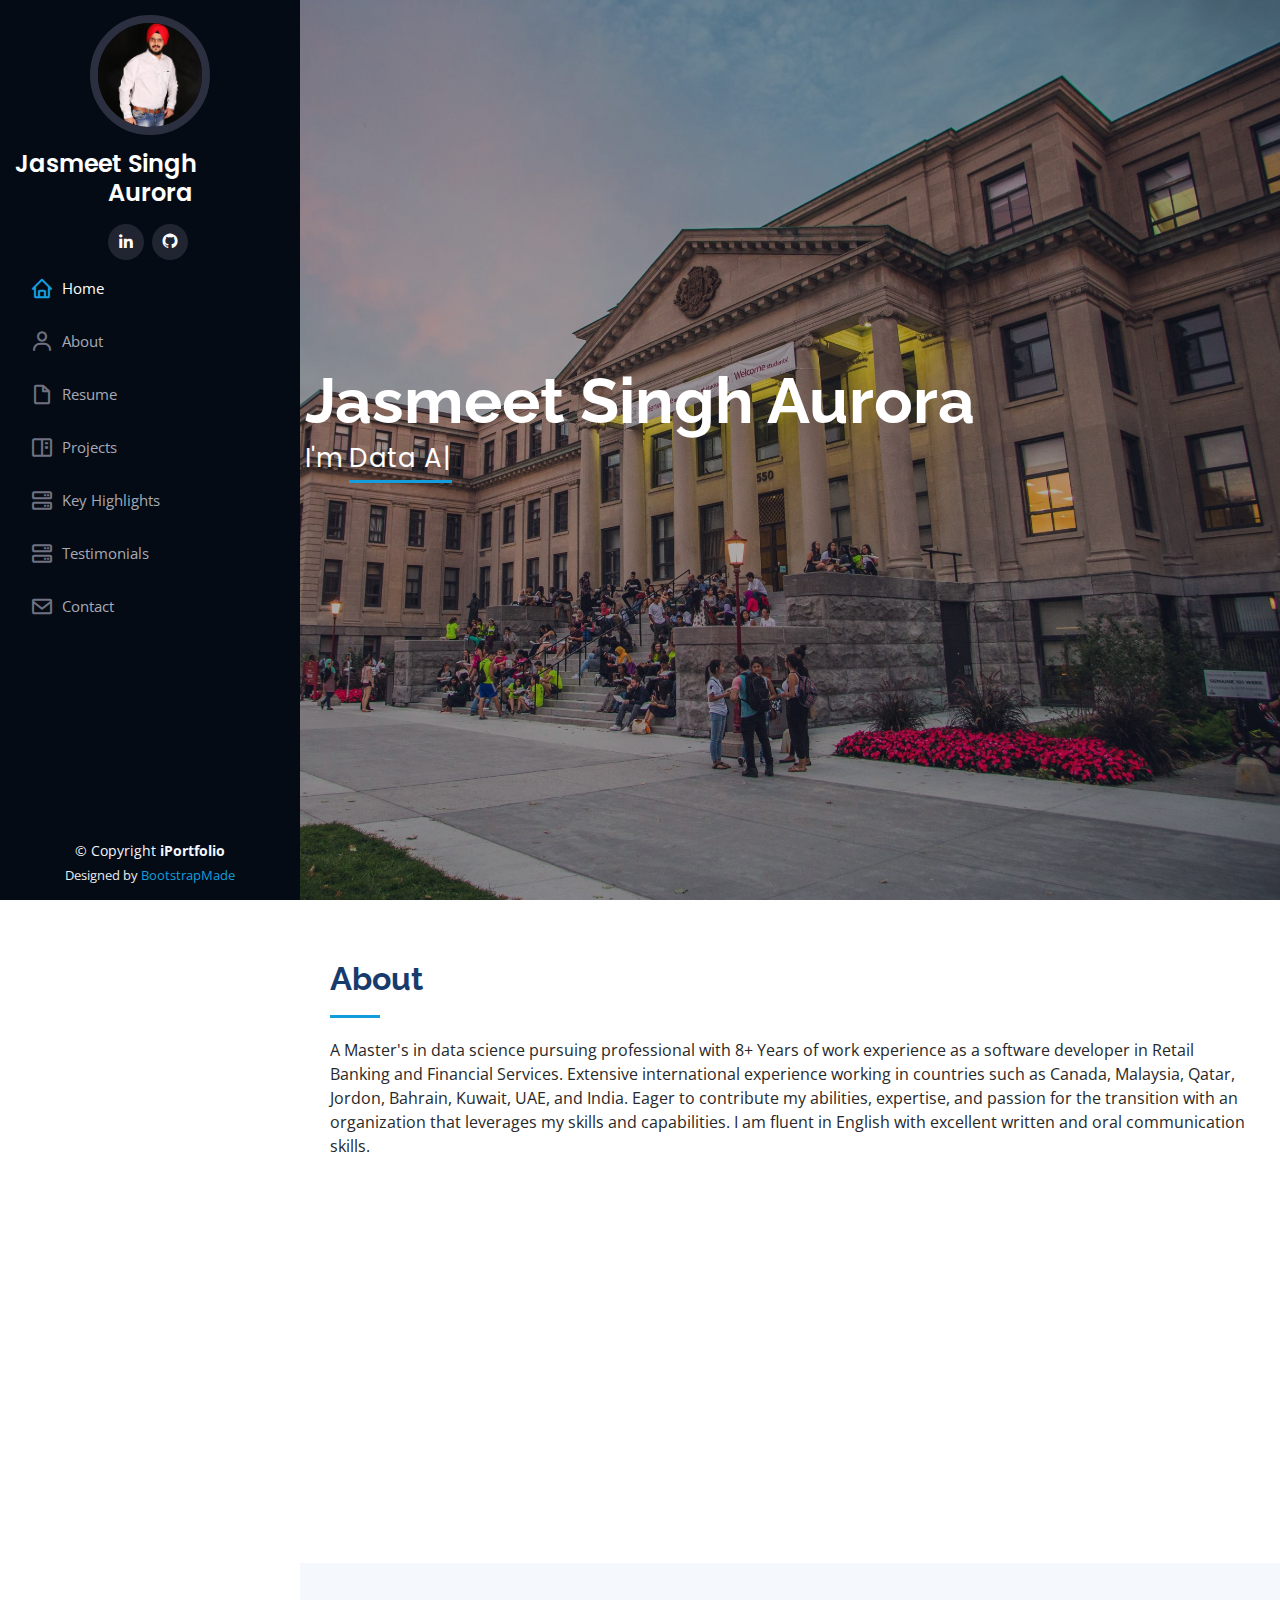
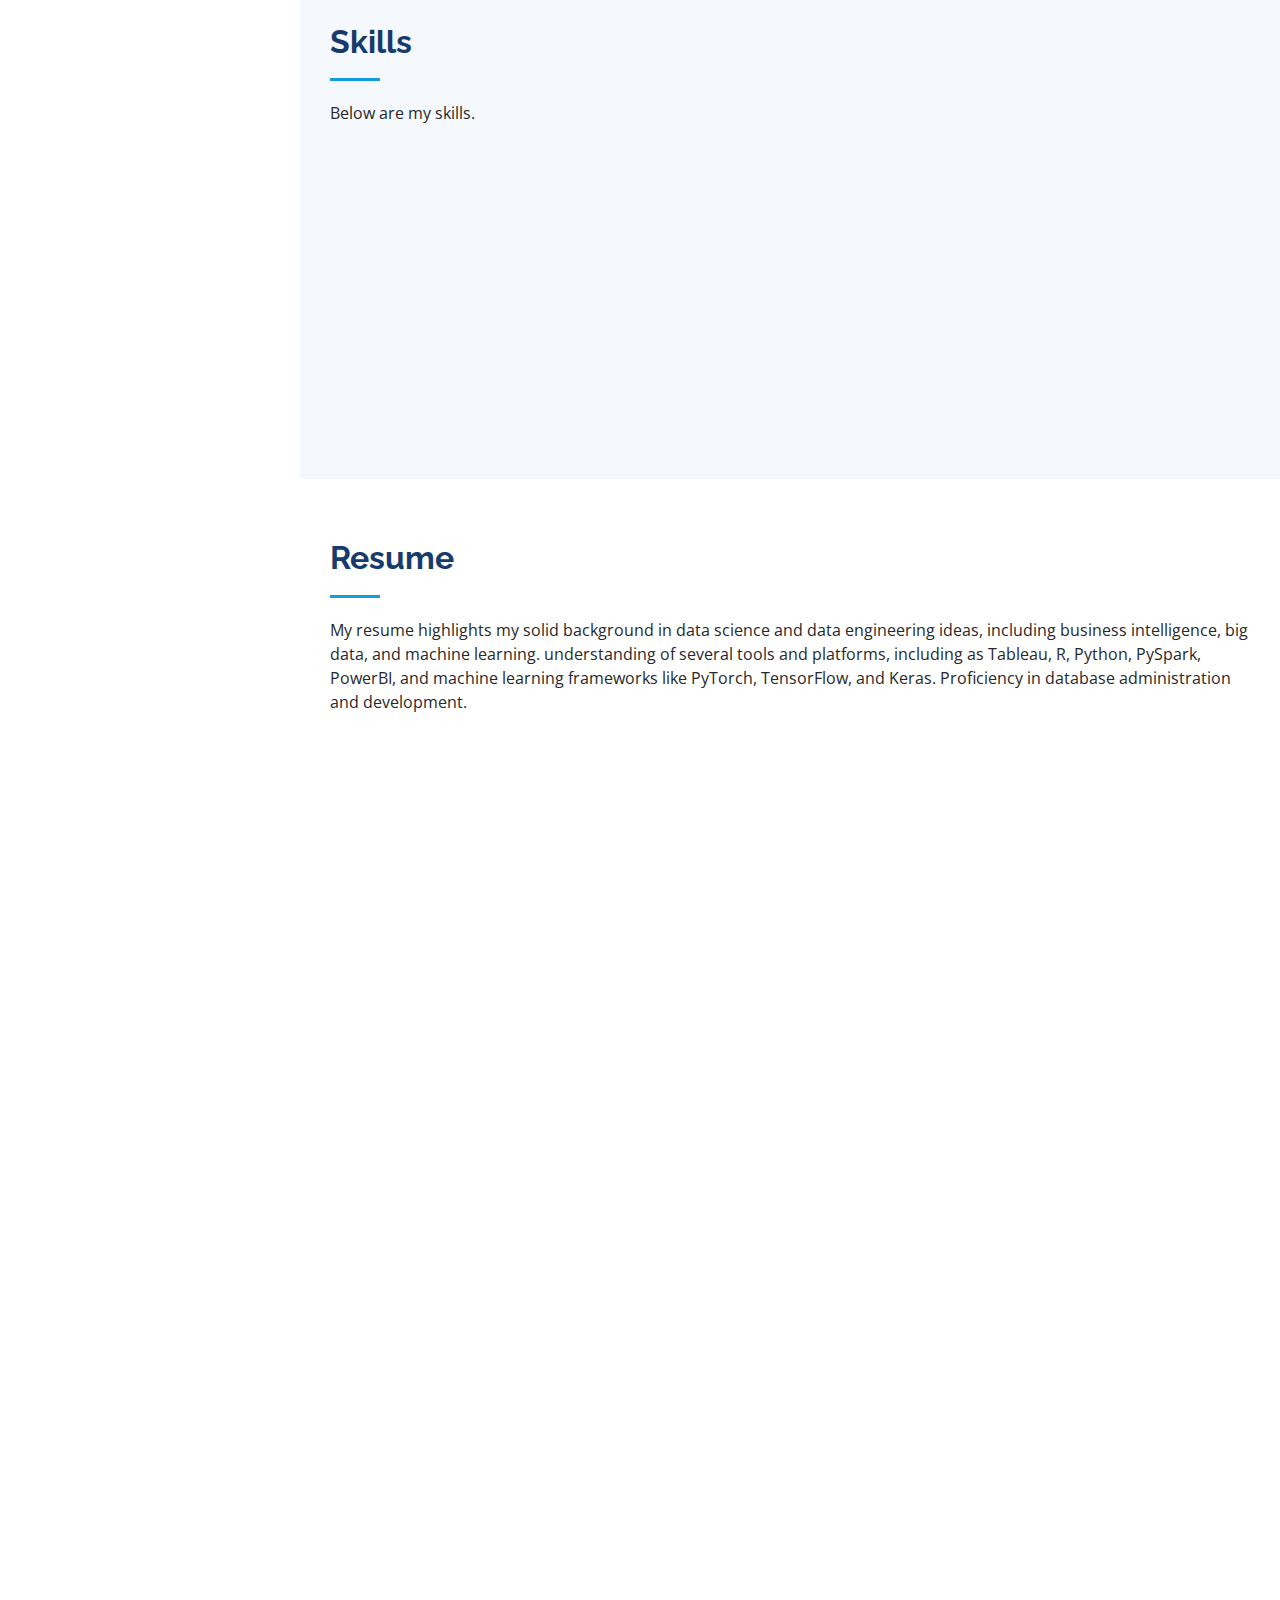
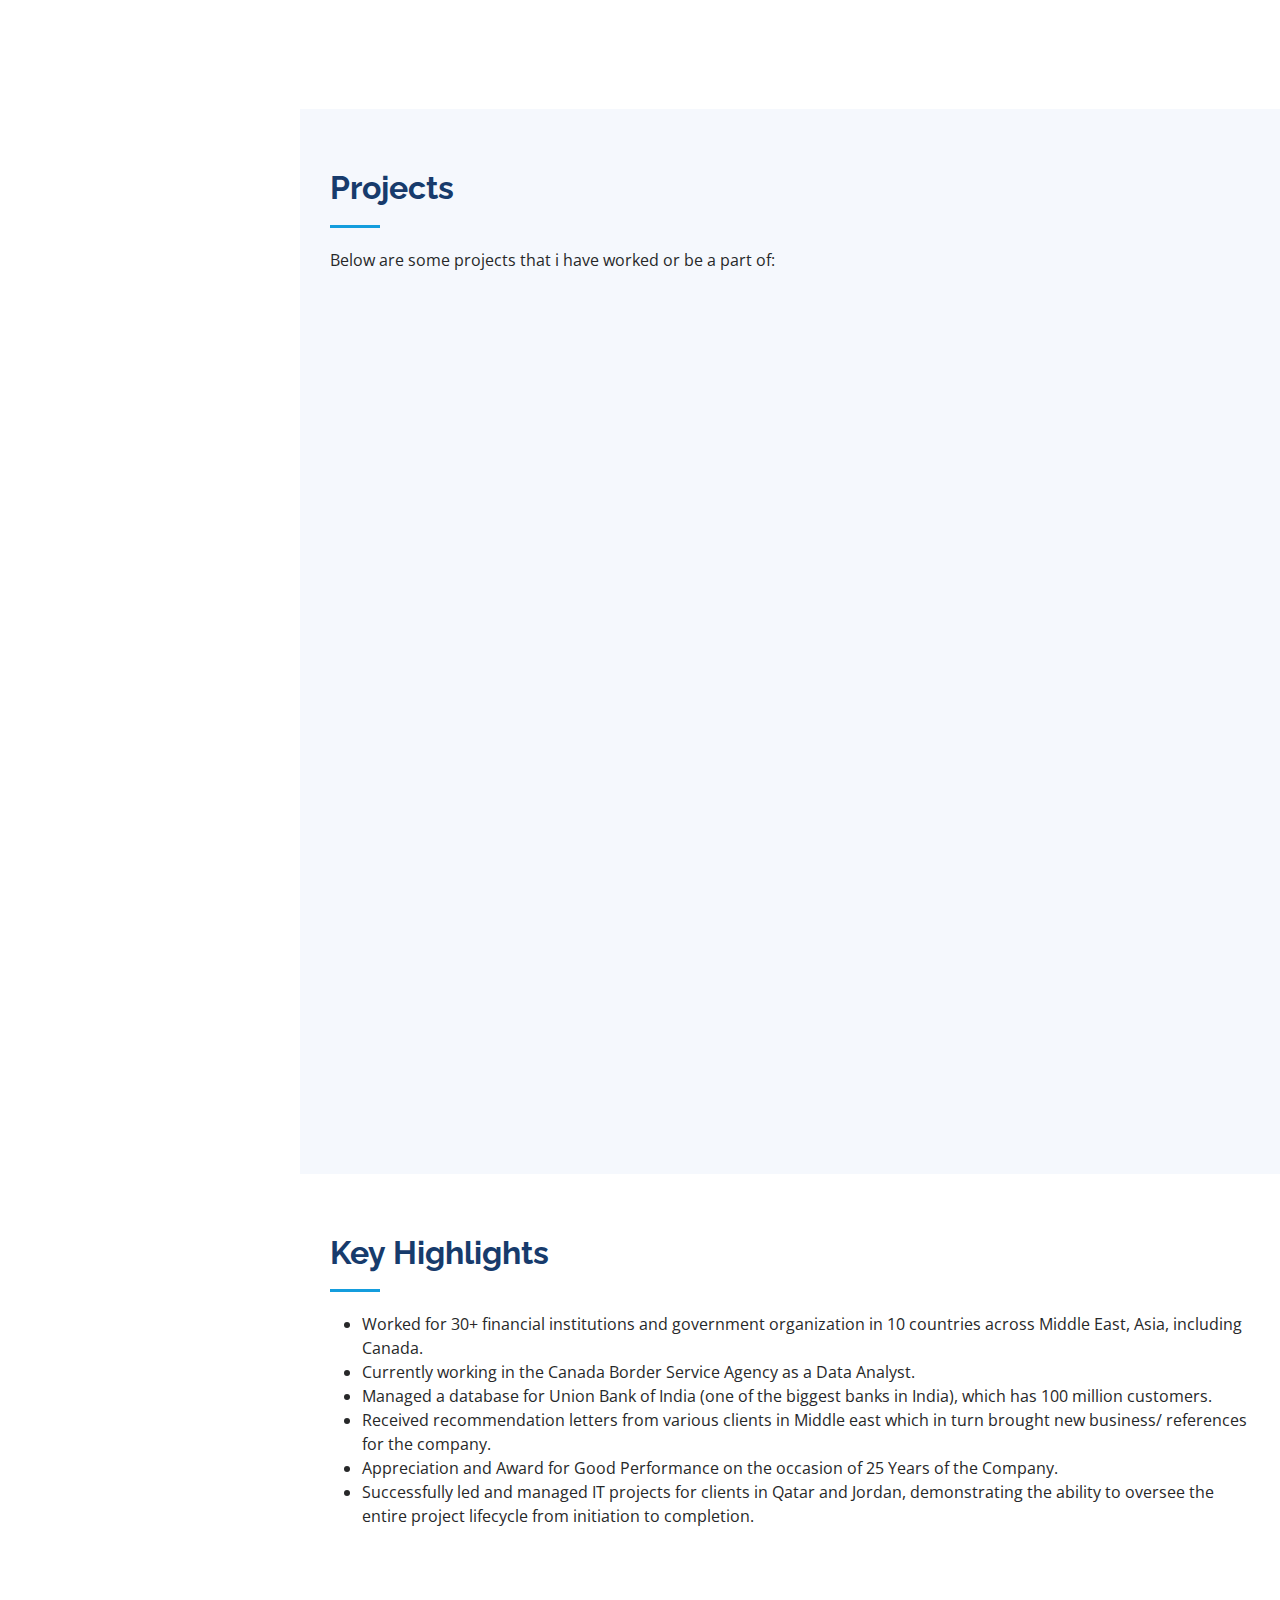
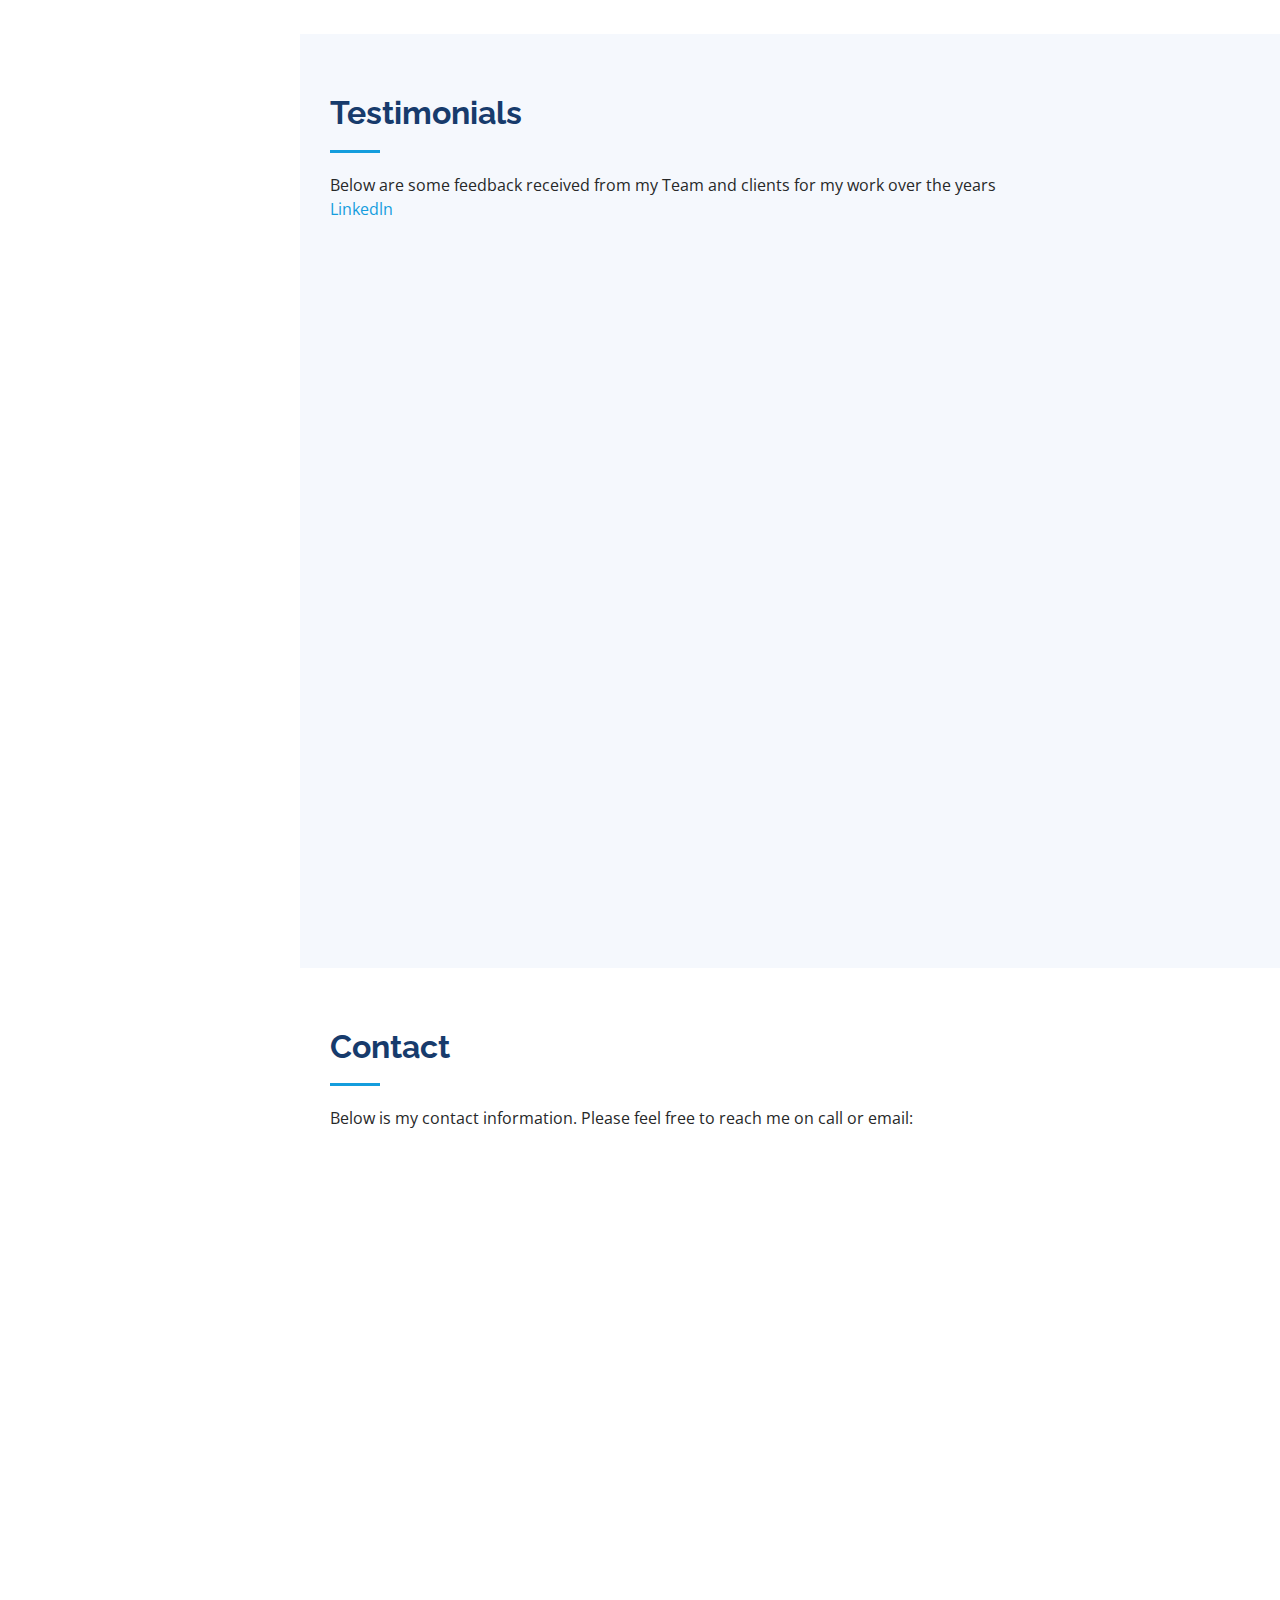
==== commit 71bc85f8: "ok" ====
--- a/index.html
+++ b/index.html
@@ -448,10 +448,10 @@
 
           <div class="col-lg-4 col-md-6 portfolio-item filter-web">
             <div class="portfolio-wrap">
-              <img src="assets/img/portfolio/portfolio-1.jpg" class="img-fluid" alt="">
-              <div class="portfolio-links">
-                <a href="assets/img/portfolio/portfolio-1.jpg" data-gallery="portfolioGallery" class="portfolio-lightbox" title="Web 3"><i class="bx bx-plus"></i></a>
-                <a href="portfolio-details.html" title="More Details"><i class="bx bx-link"></i></a>
+              <img src="assets/img/portfolio/portfolio-2.jpg" class="img-fluid" alt="">
+              <div class="portfolio-links">
+                <a href="assets/img/portfolio/portfolio-2.jpg" data-gallery="portfolioGallery" class="portfolio-lightbox" title="Web 3"><i class="bx bx-plus"></i></a>
+                <a href="portfolio-details_2.html" title="More Details"><i class="bx bx-link"></i></a>
               </div>
             </div>
           </div>
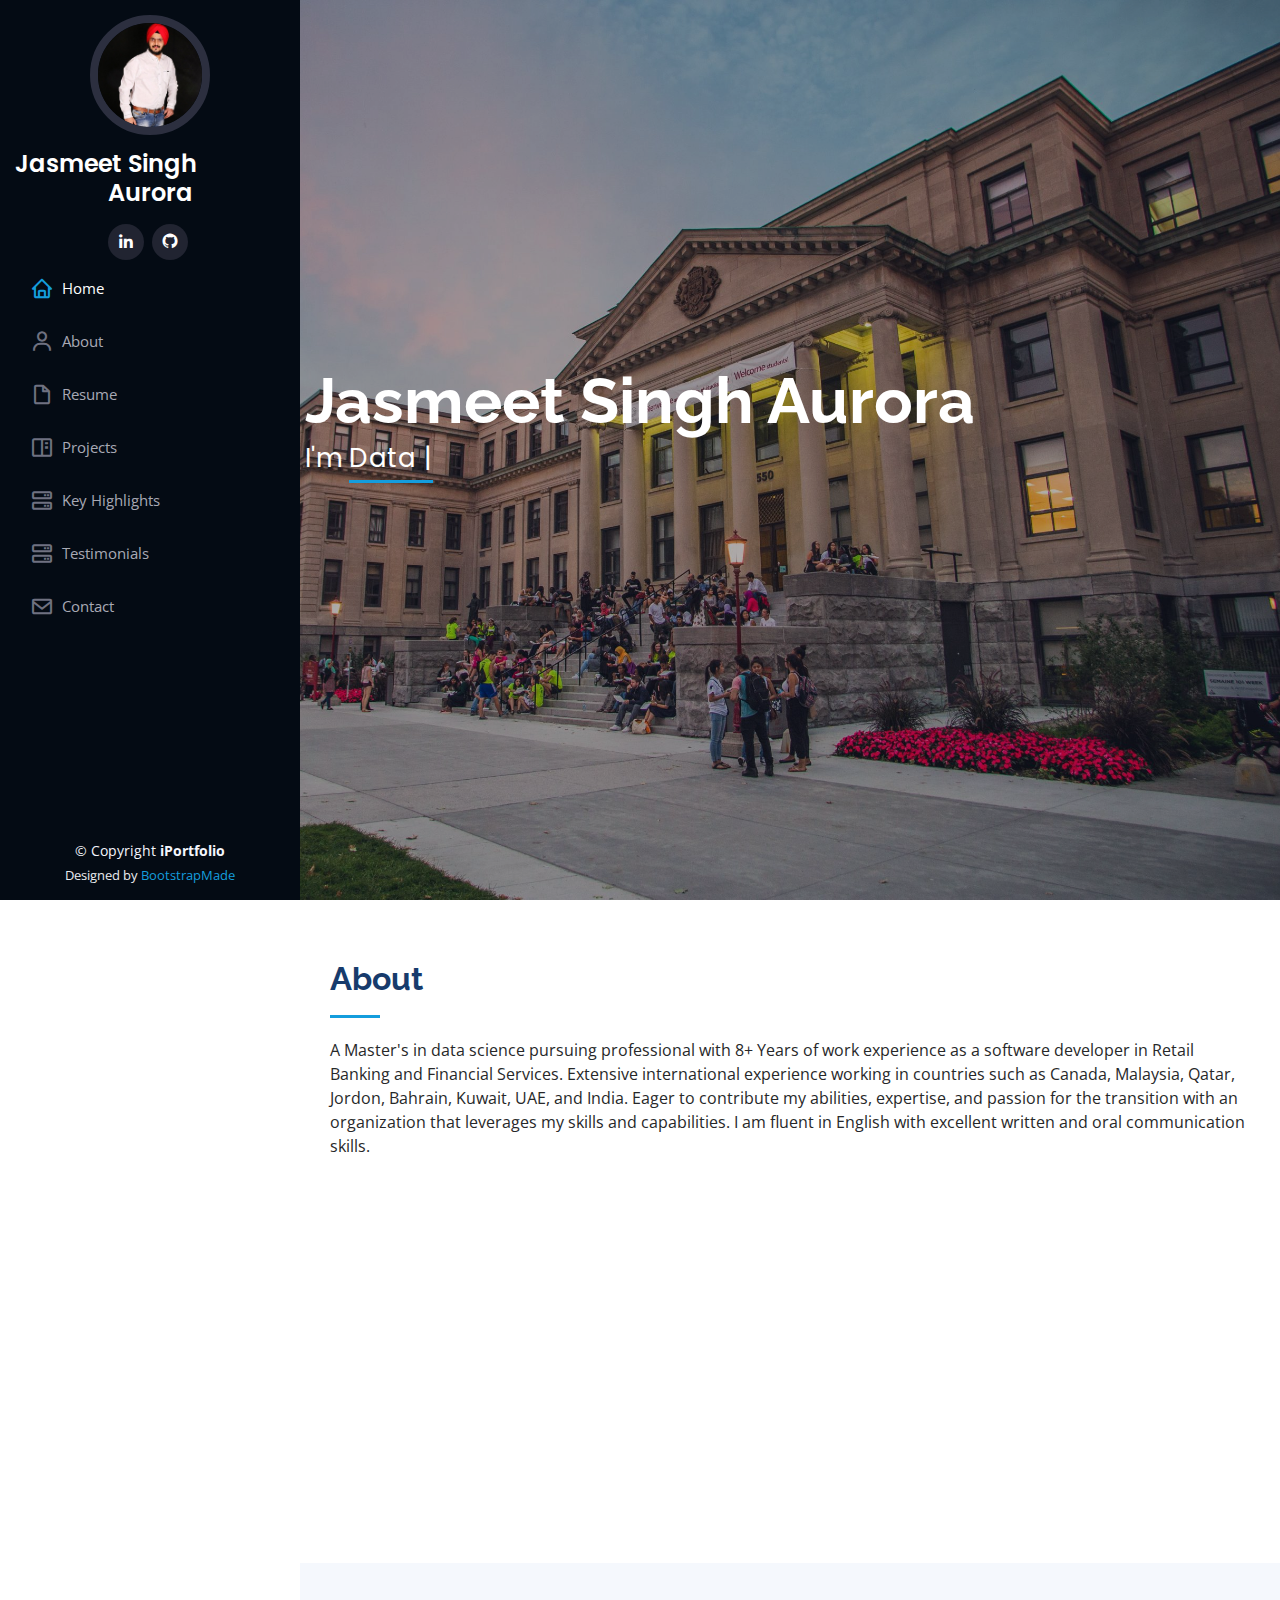
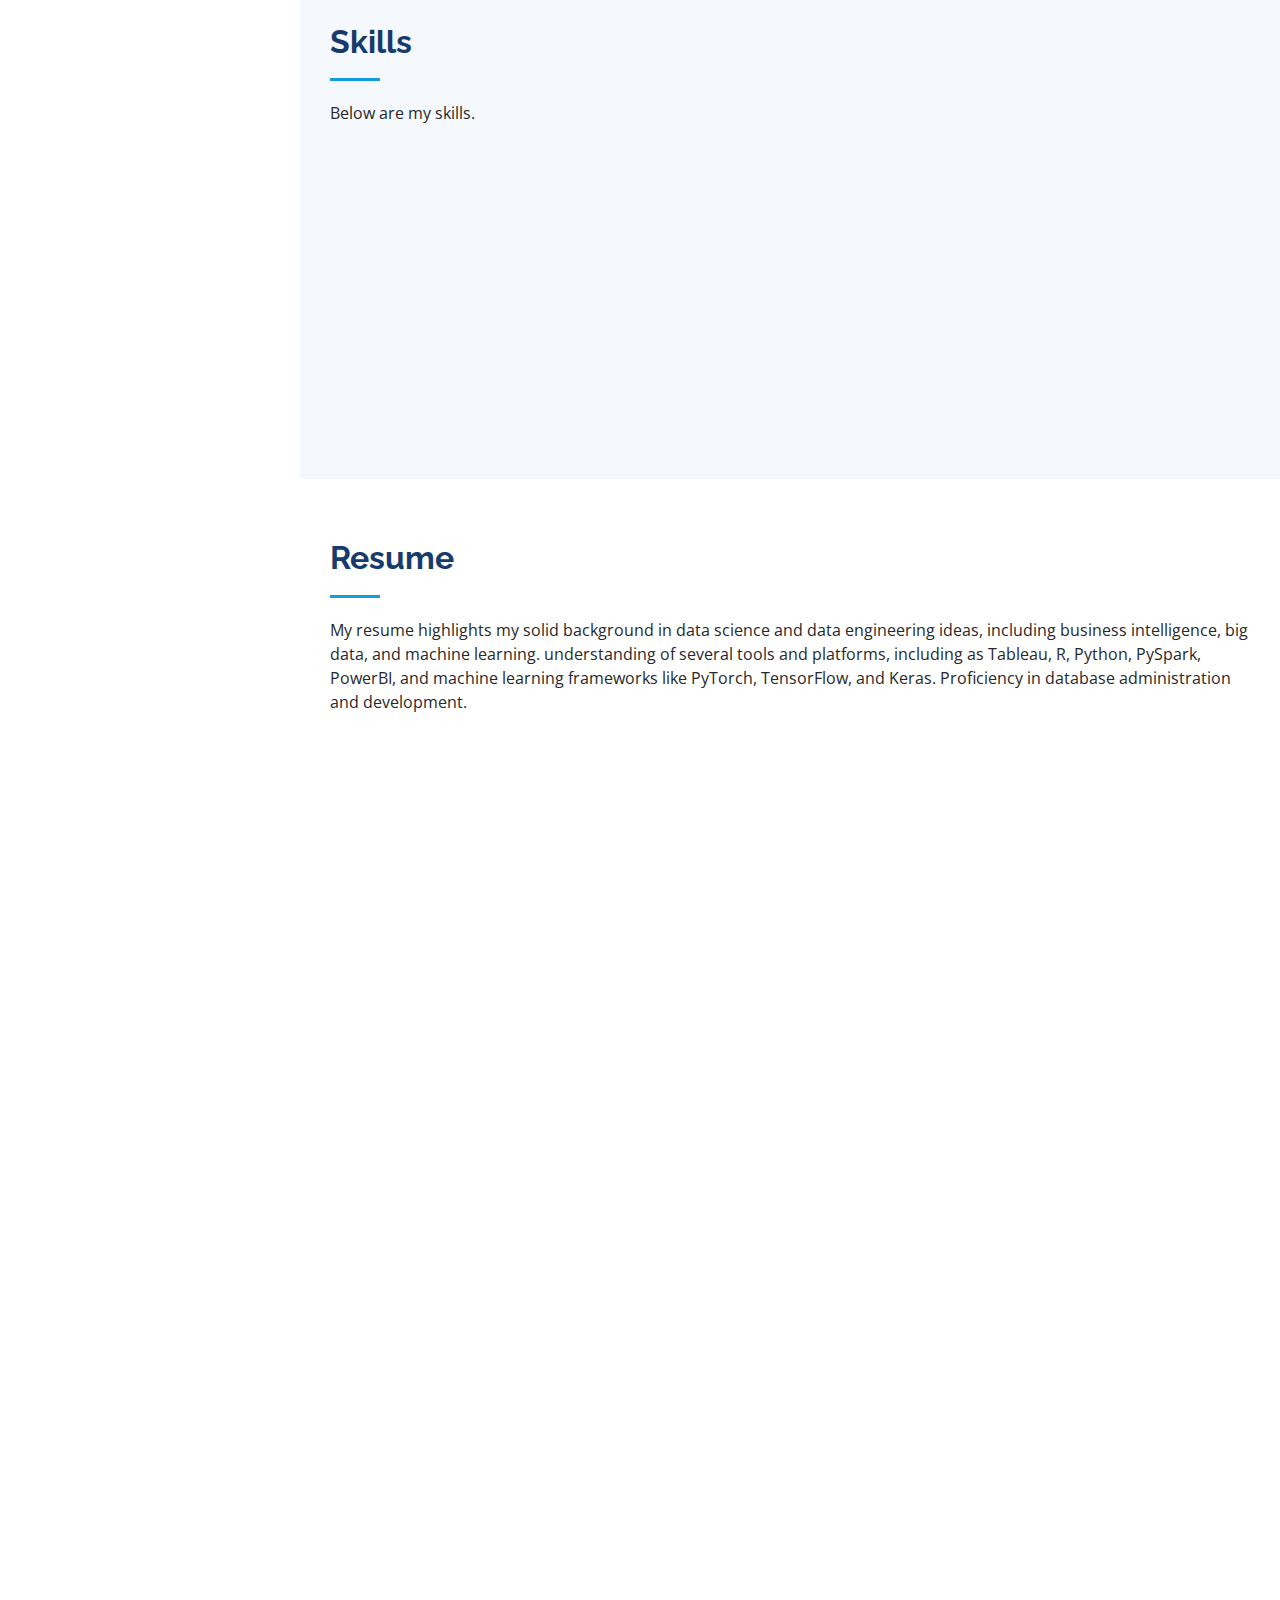
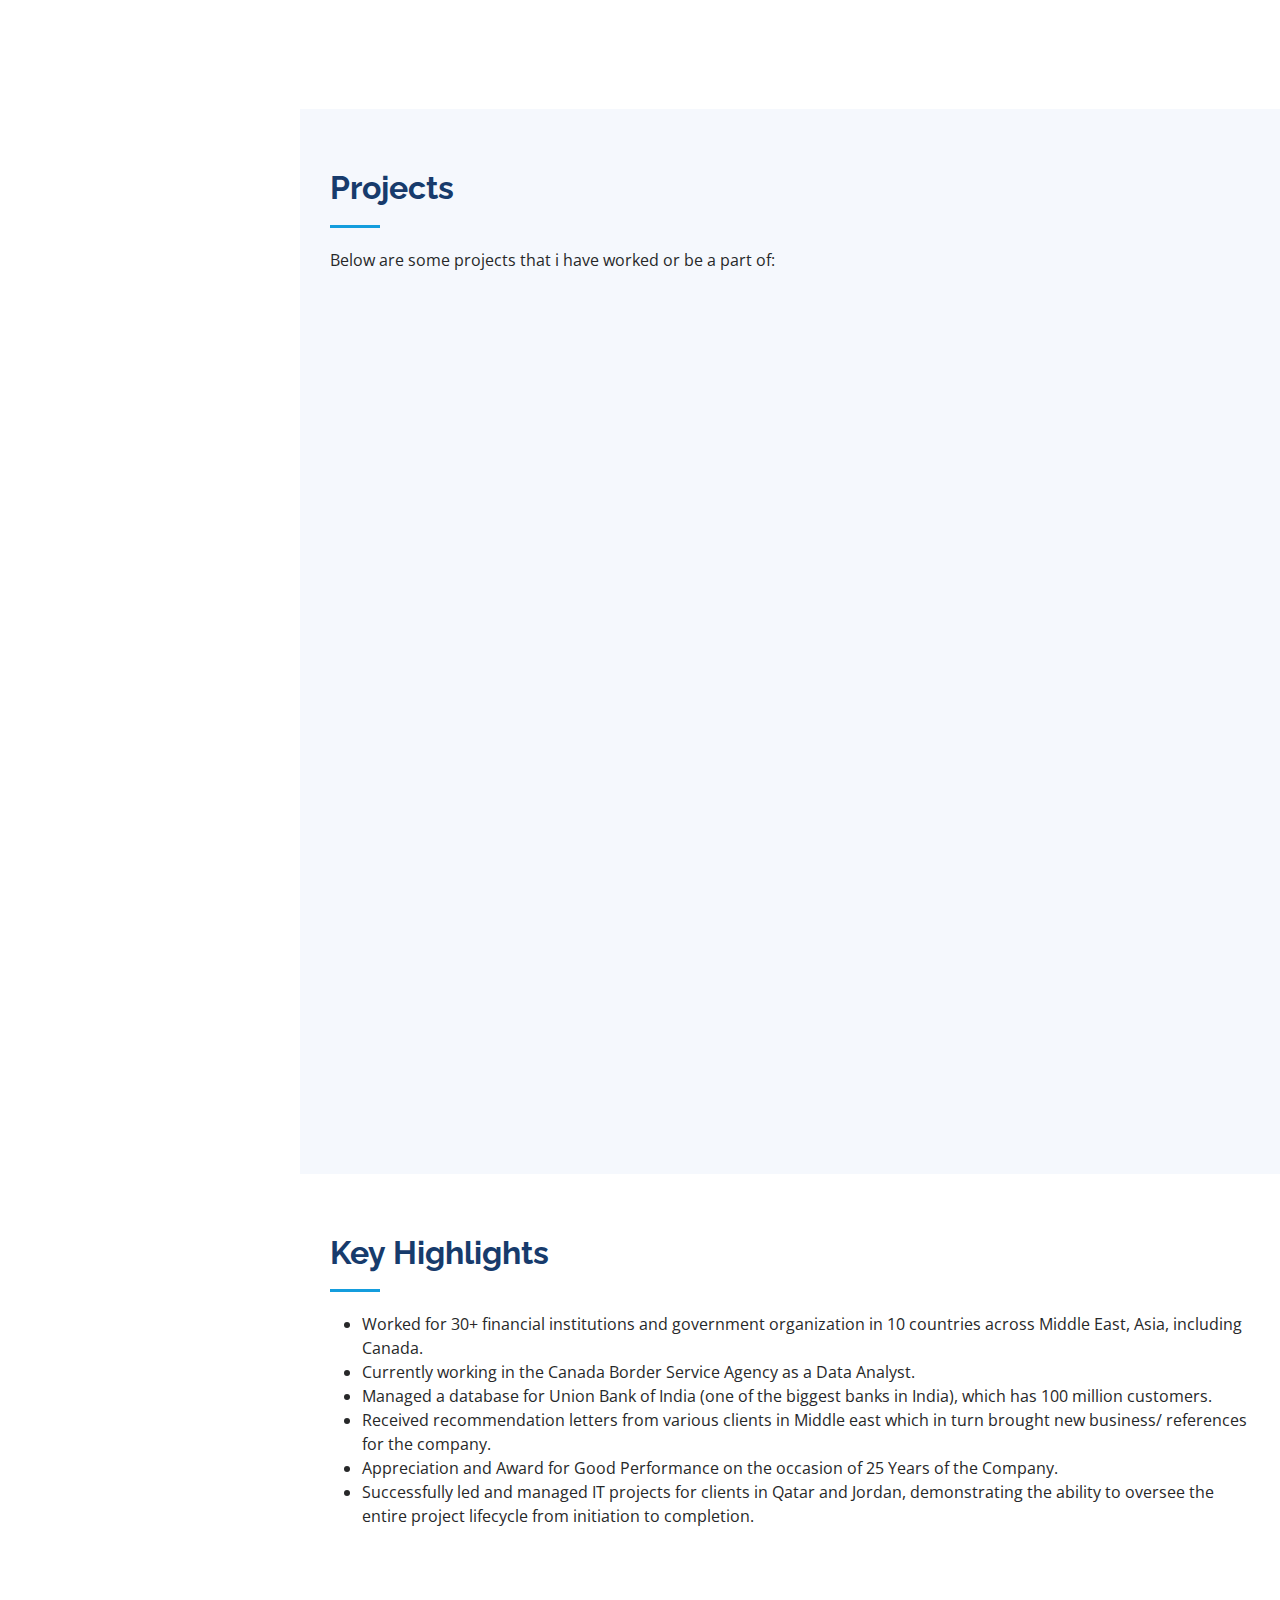
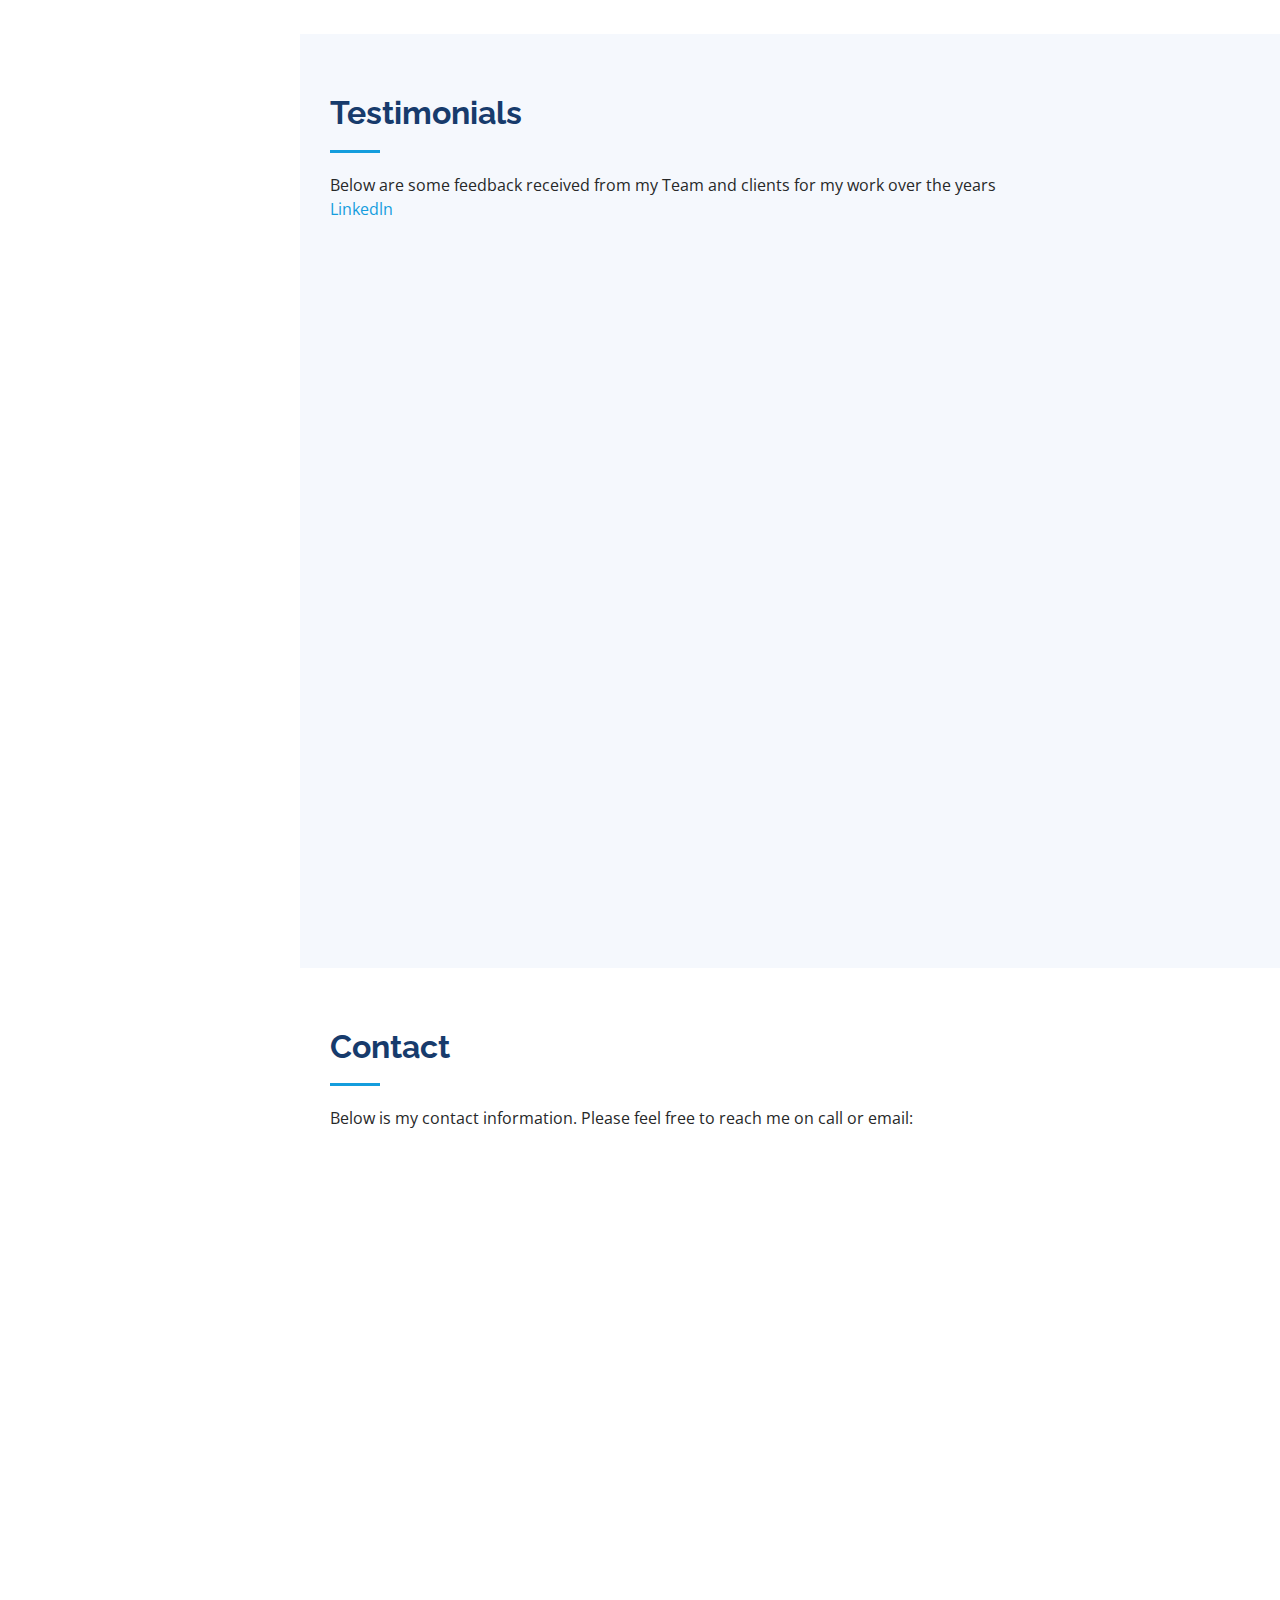
==== commit 32503e7b: "ok" ====
--- a/index.html
+++ b/index.html
@@ -450,7 +450,7 @@
             <div class="portfolio-wrap">
               <img src="assets/img/portfolio/portfolio-2.jpg" class="img-fluid" alt="">
               <div class="portfolio-links">
-                <a href="assets/img/portfolio/portfolio-2.jpg" data-gallery="portfolioGallery" class="portfolio-lightbox" title="Web 3"><i class="bx bx-plus"></i></a>
+                <a href="assets/img/portfolio/portfolio-2.jpg" data-gallery="portfolioGallery" class="portfolio-lightbox" title="Image Caption Generator"><i class="bx bx-plus"></i></a>
                 <a href="portfolio-details_2.html" title="More Details"><i class="bx bx-link"></i></a>
               </div>
             </div>
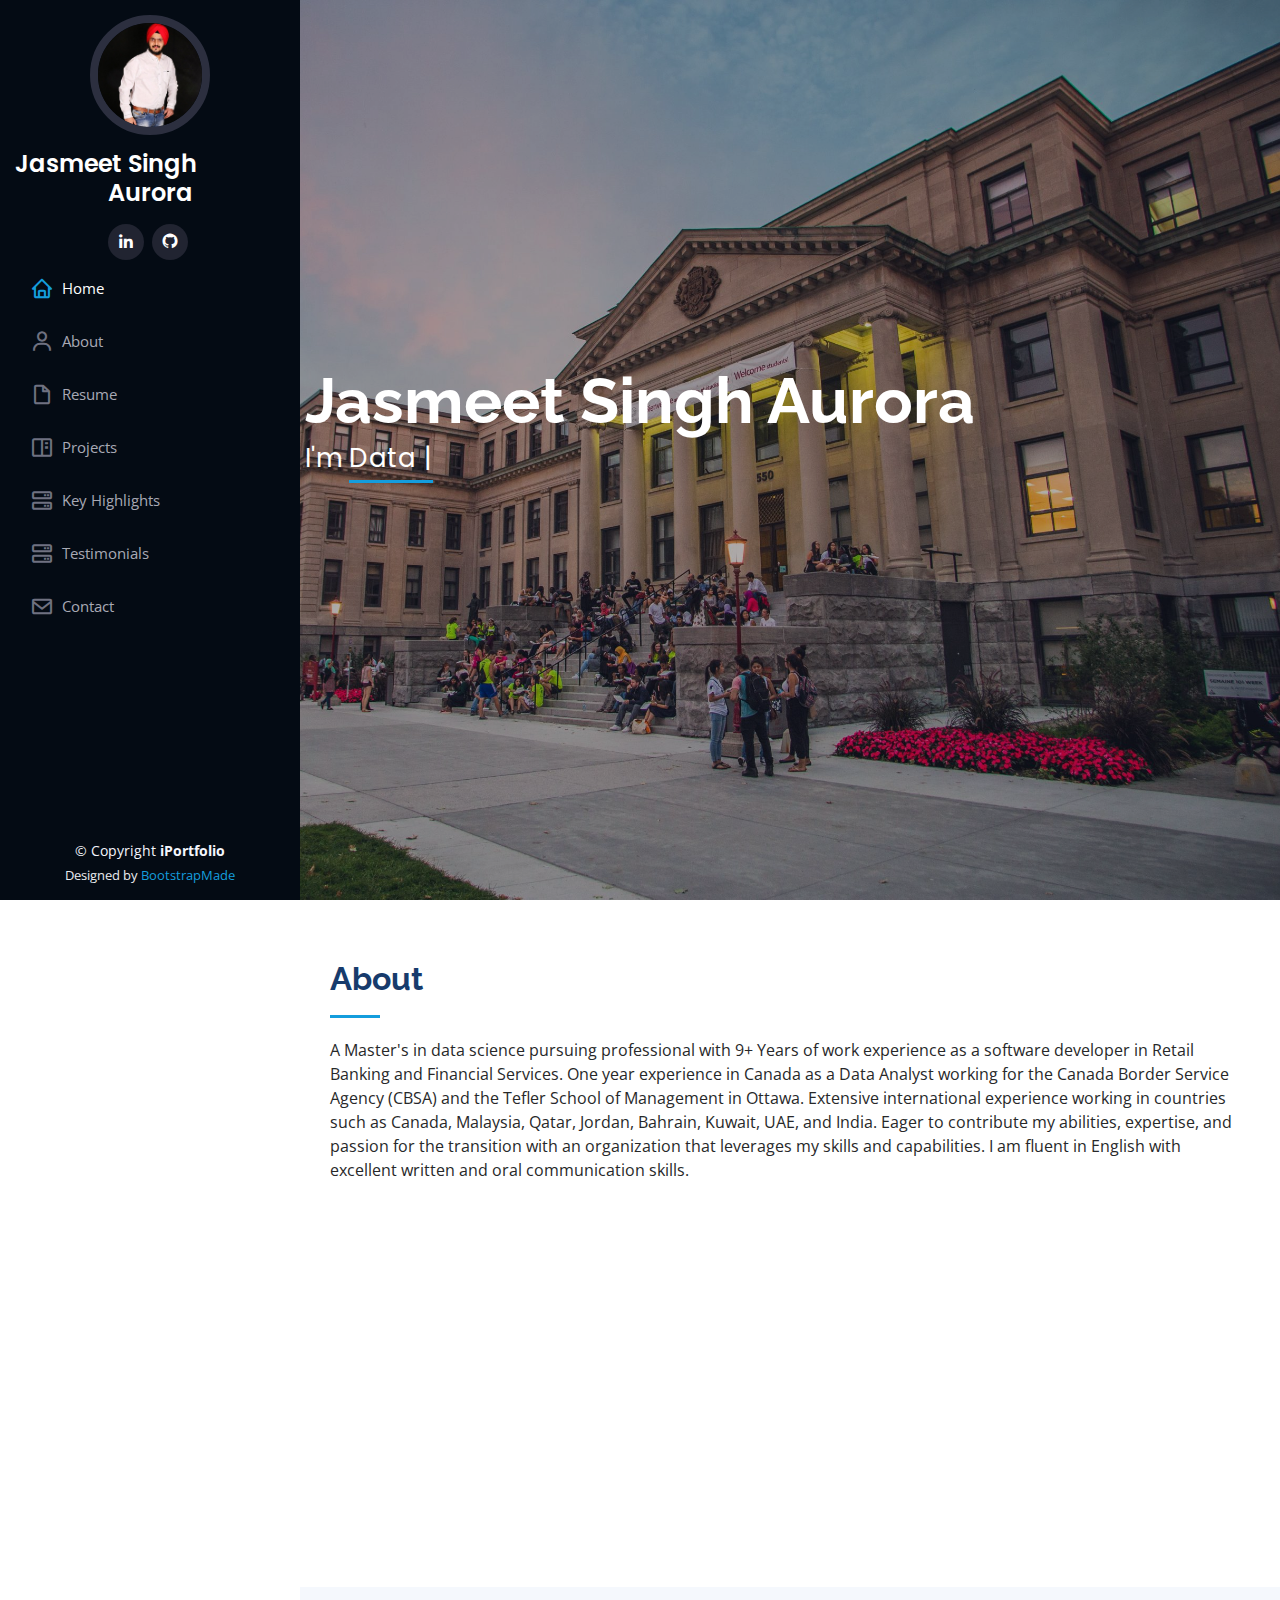
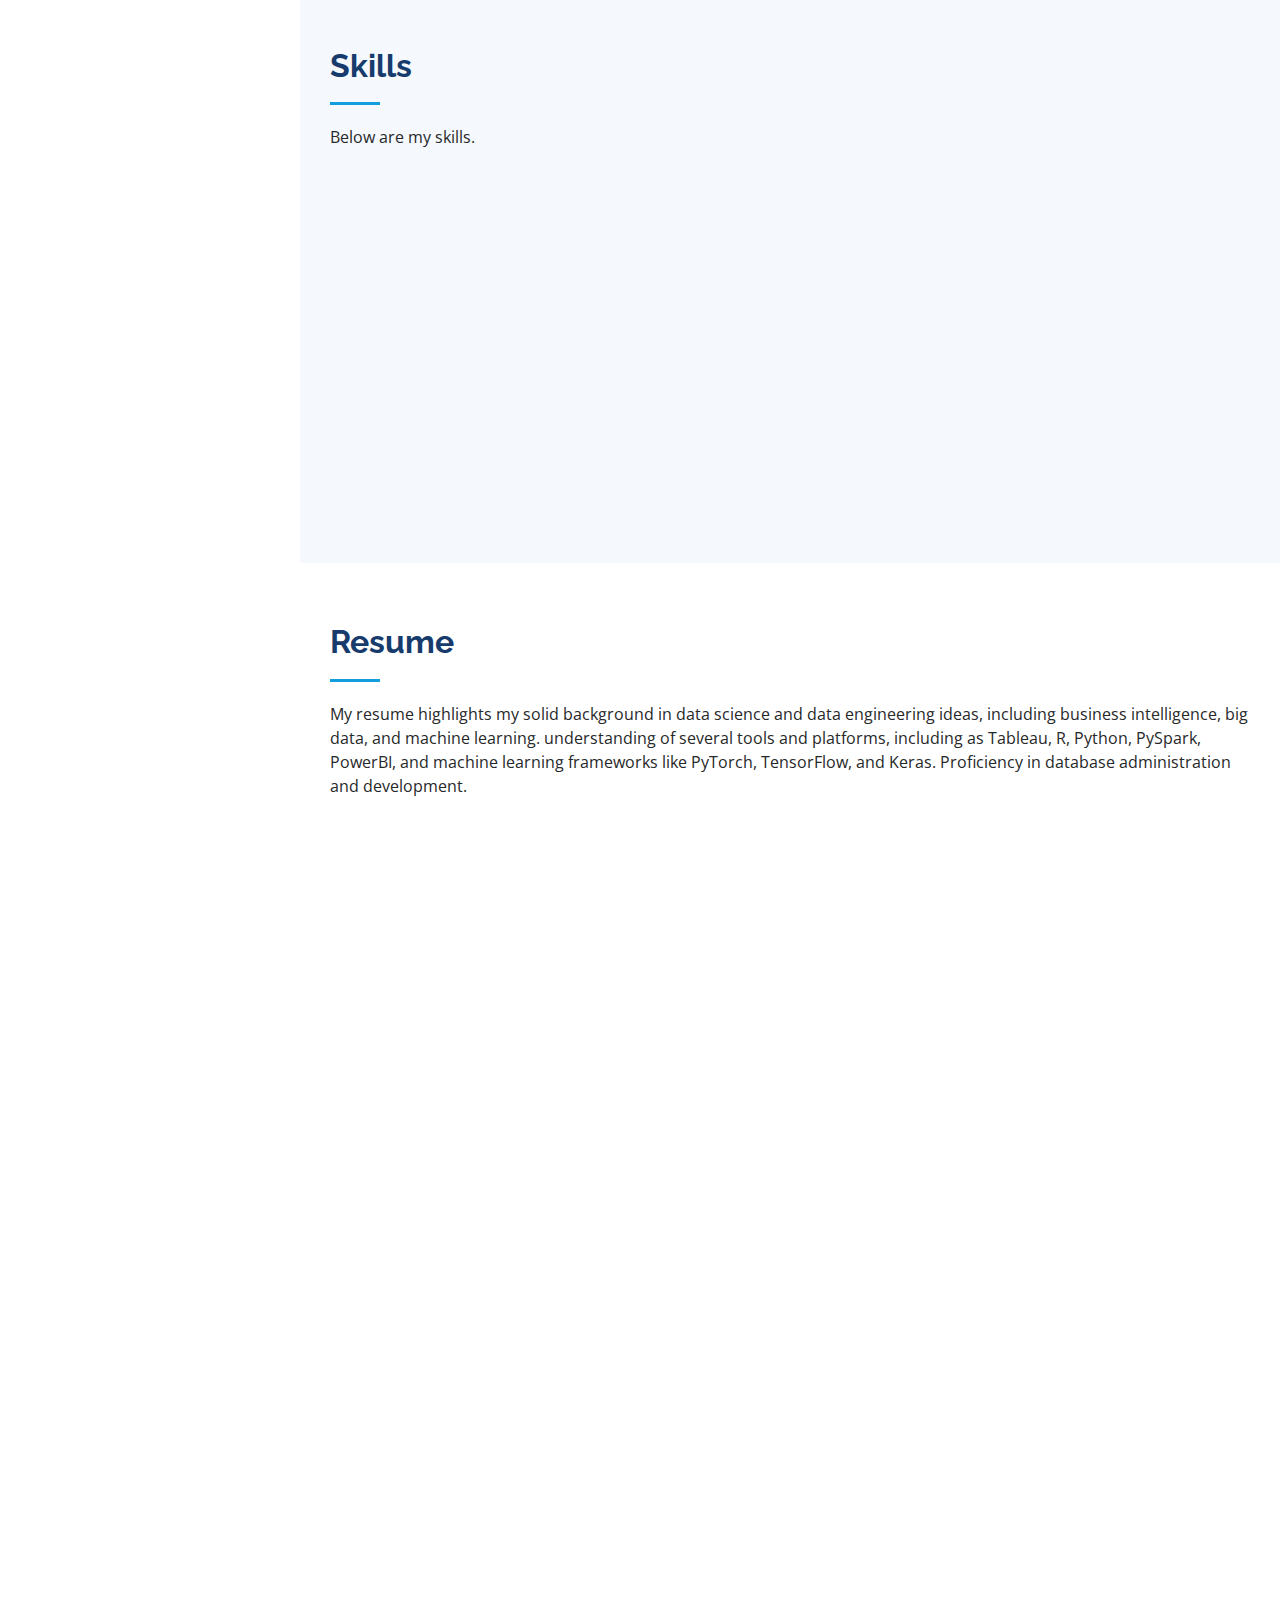
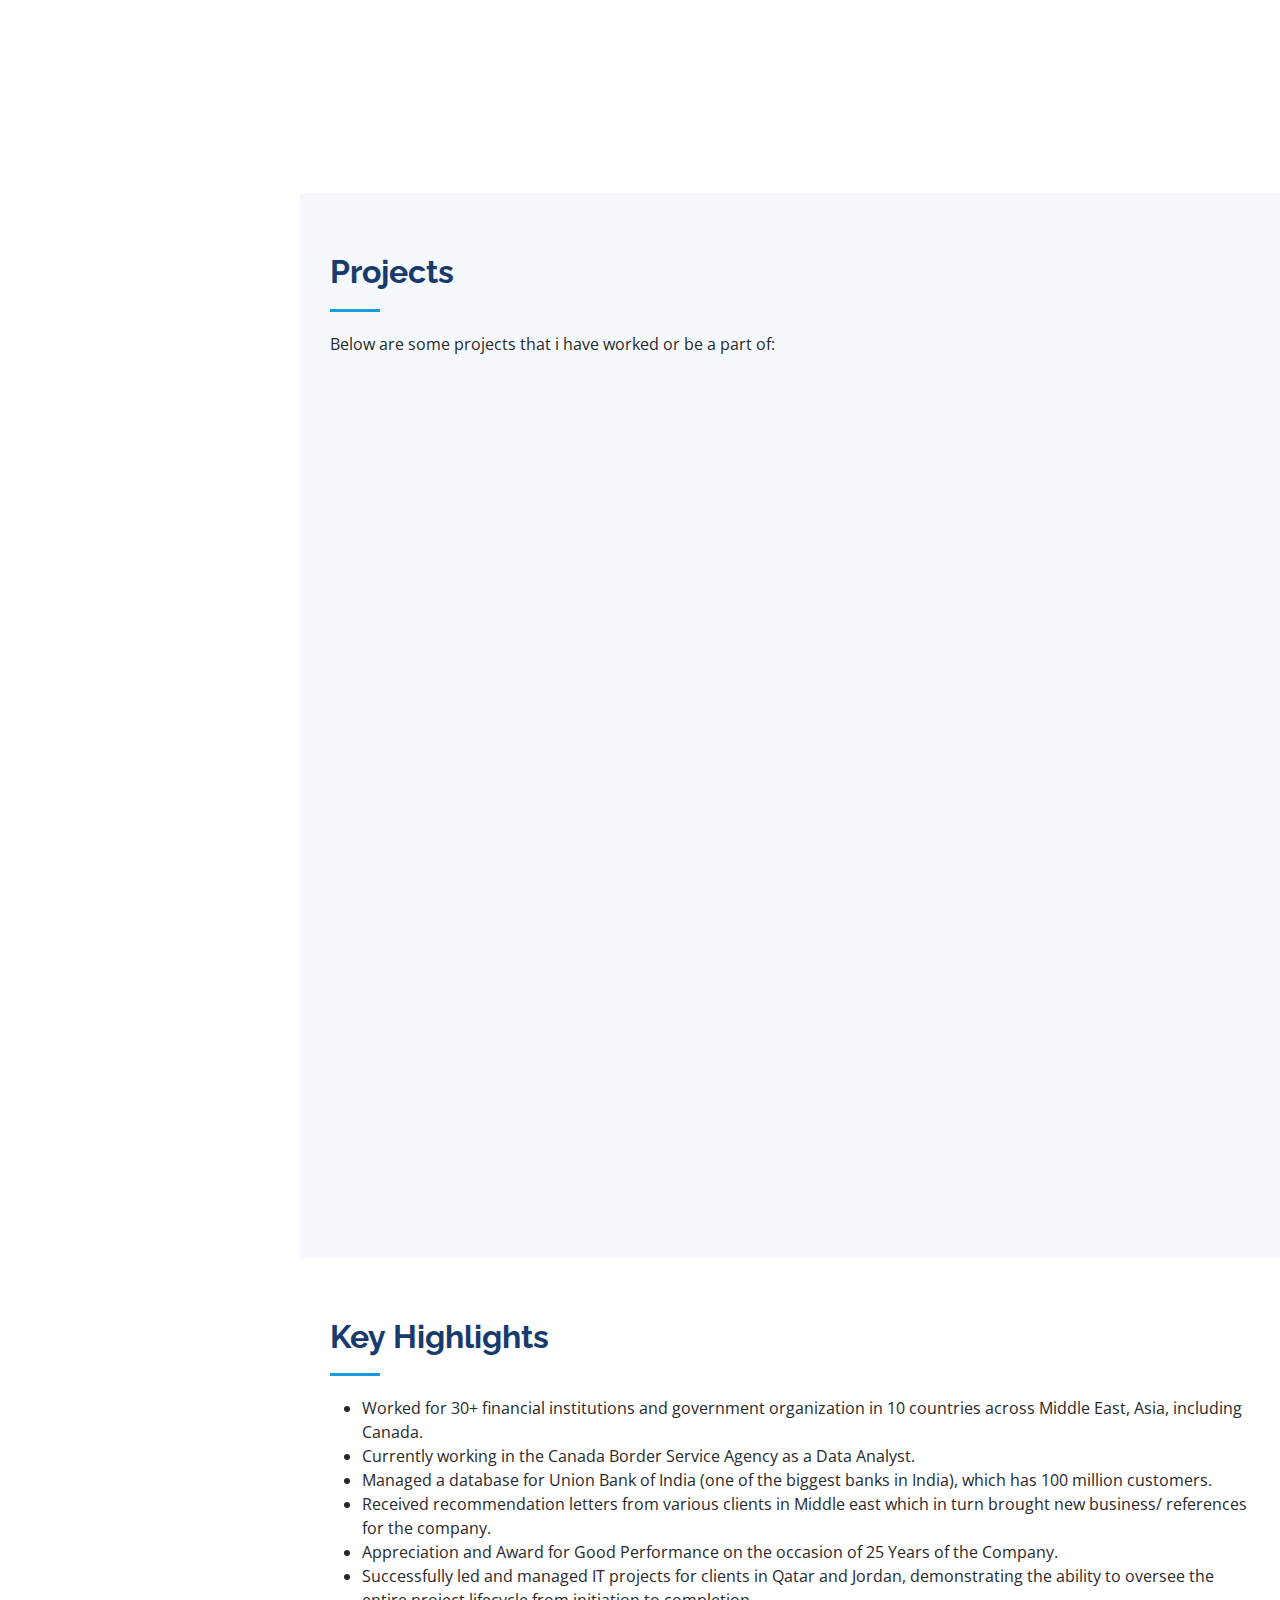
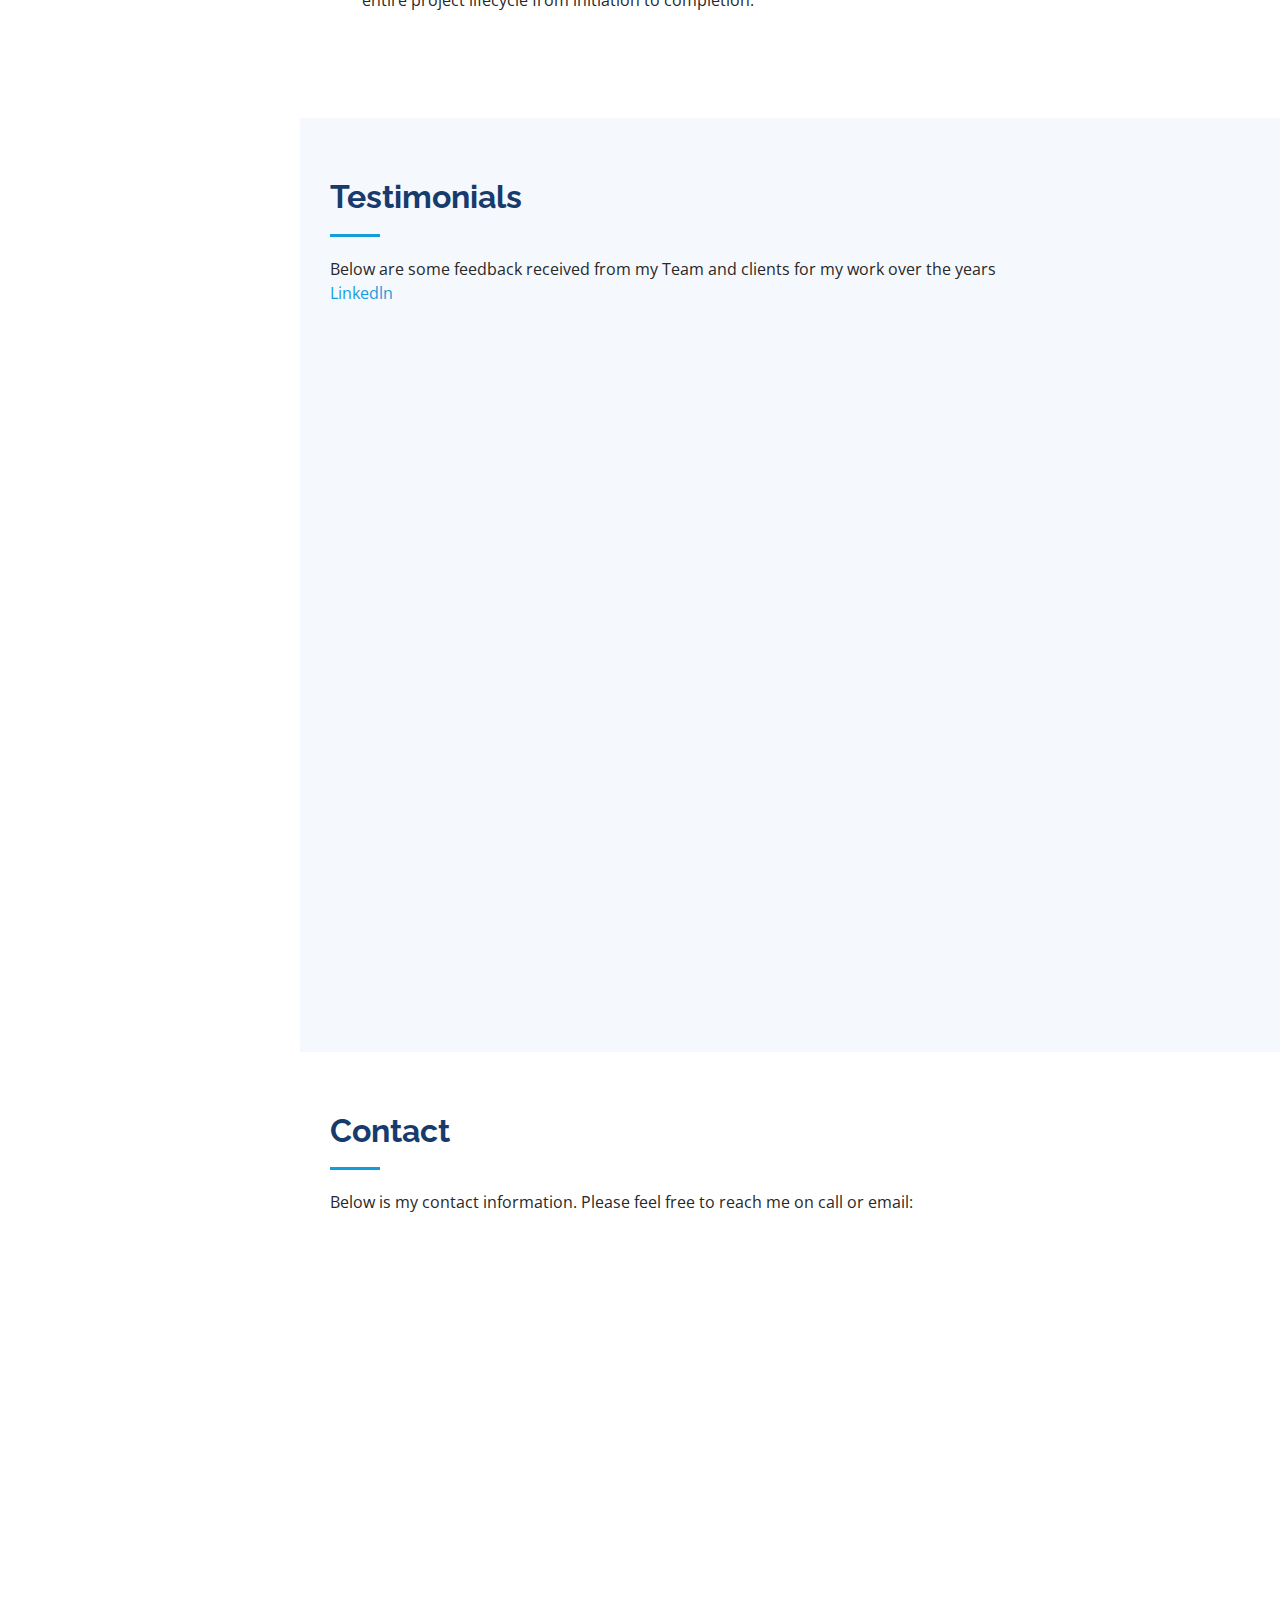
==== commit 8f433088: "ok" ====
--- a/index.html
+++ b/index.html
@@ -77,7 +77,7 @@
   <section id="hero" class="d-flex flex-column justify-content-center align-items-center">
     <div class="hero-container" data-aos="fade-in">
       <h1>Jasmeet Singh Aurora</h1>
-      <p>I'm <span class="typed" data-typed-items="Data Analyst, Data Engineer, Data Scientist"></span></p>
+      <p>I'm <span class="typed" data-typed-items="Data Analyst, Data Engineer, Data Scientist, Product Manager"></span></p>
     </div>
   </section><!-- End Hero -->
 
@@ -89,7 +89,7 @@
 
         <div class="section-title">
           <h2>About</h2>
-          <p>A Master's in data science pursuing professional with 8+ Years of work experience as a software developer in Retail Banking and Financial Services. Extensive international experience working in countries such as Canada, Malaysia, Qatar, Jordon, Bahrain, Kuwait, UAE, and India. Eager to contribute my abilities, expertise, and passion for the transition with an organization that leverages my skills and capabilities. I am fluent in English with excellent written and oral communication skills.</p>
+          <p>A Master's in data science pursuing professional with 9+ Years of work experience as a software developer in Retail Banking and Financial Services. One year experience in Canada as a Data Analyst working for the Canada Border Service Agency (CBSA) and the Tefler School of Management in Ottawa. Extensive international experience working in countries such as Canada, Malaysia, Qatar, Jordan, Bahrain, Kuwait, UAE, and India. Eager to contribute my abilities, expertise, and passion for the transition with an organization that leverages my skills and capabilities. I am fluent in English with excellent written and oral communication skills.</p>
         </div>
 
         <div class="row">
@@ -240,6 +240,14 @@
                 <div class="progress-bar" role="progressbar" aria-valuenow="75" aria-valuemin="0" aria-valuemax="70"></div>
               </div>
             </div>
+            
+            <div class="progress">
+              <span class="skill">Mongo-DB <i class="val">70%</i></span>
+              <div class="progress-bar-wrap">
+                <div class="progress-bar" role="progressbar" aria-valuenow="75" aria-valuemin="0" aria-valuemax="70"></div>
+              </div>
+            </div>
+
 
           </div>
 
@@ -339,13 +347,13 @@
             </div>
             <div class="resume-item">
               <h4>Bachelor of Engineering in Information Technology</h4>
-              <h5>2000</h5>
+              <h5>Sep 2011- Jun 2014</h5>
               <p><em>University of Mumbai, Mumbai, India</em></p>
               <p>The Bachelor's Degree in Information Technology has provided me with the skills necessary for a successful career in the rapidly evolving technology industry.  The program covers a broad spectrum of subjects, including programming languages such as C++ and Java, software engineering, database management, business intelligence, network administration, and software project management. I held first class throughout my academic journey and adapted to emerging technologies that contributed to the advancement of the IT sector. My professional career began when I was hired by one of the leading Banks in India after earning my bachelor's degree in information technology.</p>
             </div>
             <div class="resume-item">
               <h4>Diploma in Information Technology</h4>
-              <h5>2000</h5>
+              <h5>Sep 2008- May 2011</h5>
               <p><em>Maharashtra State Board of Technical Education, Mumbai, India</em></p>
               <p>Due to my sincere interest in writing code and using machines for automation, I decided to pursue a Diploma in Information Technology in 2011, immediately after school. I completed the Diploma with an aggregate percentage of 80.47 from the Maharashtra State Board of Technical Education (MSBTE) in Mumbai, India. I started to learn databases, network security, software engineering, data structures, and programming languages like C++ and Java at the age of 16. This place helped me develop my passion for technology and problem-solving skills while also giving me the groundwork I needed to launch a successful career in innovation and technology. It turned out to be a turning point in my academic journey.</p>
             </div>
@@ -355,7 +363,7 @@
             <h3 class="resume-title">Professional Experience</h3>
             <div class="resume-item">
               <h4>Data Analyst (Co-op)</h4>
-              <h5>September 2023 - Present</h5>
+              <h5>Sep 2023 - Present</h5>
               <p><em>Canada Border Service Agency, Ottawa, ON, Canada </em></p>
               <ul>
                 <li>Performed data extraction and modelling tasks with the help of specialised statistical programmes including SPSS Modeller, Power BI, Python, and R.</li>
@@ -377,7 +385,7 @@
             </div>
             <div class="resume-item">
               <h4>Software Engineer</h4>
-              <h5>Sep 2018 - Sep 2022</h5>
+              <h5>Sep 2016 - Sep 2022</h5>
               <p><em>KIYA.AI, Mumbai, India</em></p>
               <ul>
                 <li>Led a team of 7 for end-to-end software implementation. International experience of almost 5 years out of 6 in this company working for clients in the Middle East region.</li>
@@ -391,7 +399,7 @@
             </div>
             <div class="resume-item">
               <h4>Junior Software Engineer</h4>
-              <h5>Aug 2016 - Sep 2018</h5>
+              <h5>Aug 2014 - Sep 2016</h5>
               <p><em>Punjab and Maharashtra Co-operative Bank, Mumbai, India</em></p>
               <ul>
                 <li>Back end Developer with hands-on experience in writing database objects and queries on various databases like Oracle, MY SQL, and MS SQL SERVER.</li>
@@ -460,8 +468,8 @@
             <div class="portfolio-wrap">
               <img src="assets/img/portfolio/portfolio-3.jpg" class="img-fluid" alt="">
               <div class="portfolio-links">
-                <a href="assets/img/portfolio/portfolio-3.jpg" data-gallery="portfolioGallery" class="portfolio-lightbox" title="App 2"><i class="bx bx-plus"></i></a>
-                <a href="portfolio-details.html" title="More Details"><i class="bx bx-link"></i></a>
+                <a href="assets/img/portfolio/portfolio-3.jpg" data-gallery="portfolioGallery" class="portfolio-lightbox" title="Simple Web Form"><i class="bx bx-plus"></i></a>
+                <a href="portfolio-details_3.html" title="More Details"><i class="bx bx-link"></i></a>
               </div>
             </div>
           </div>
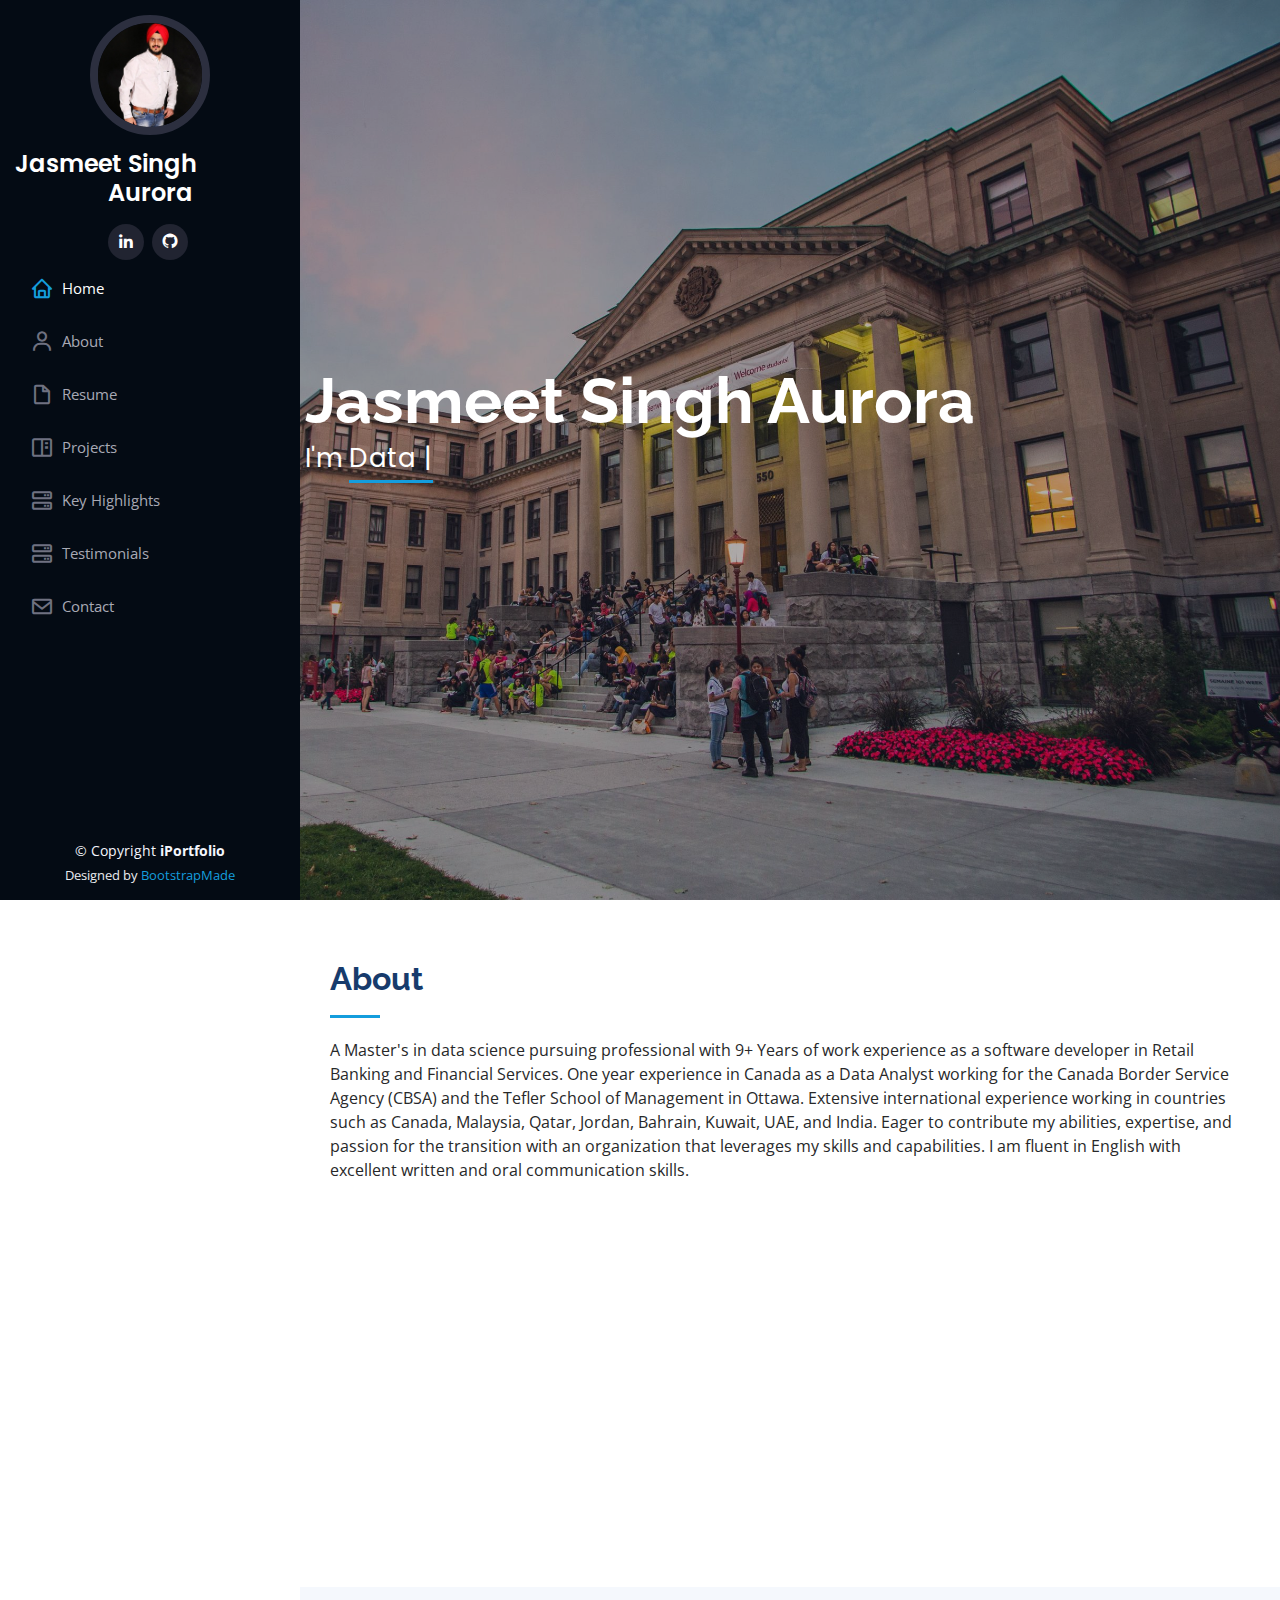
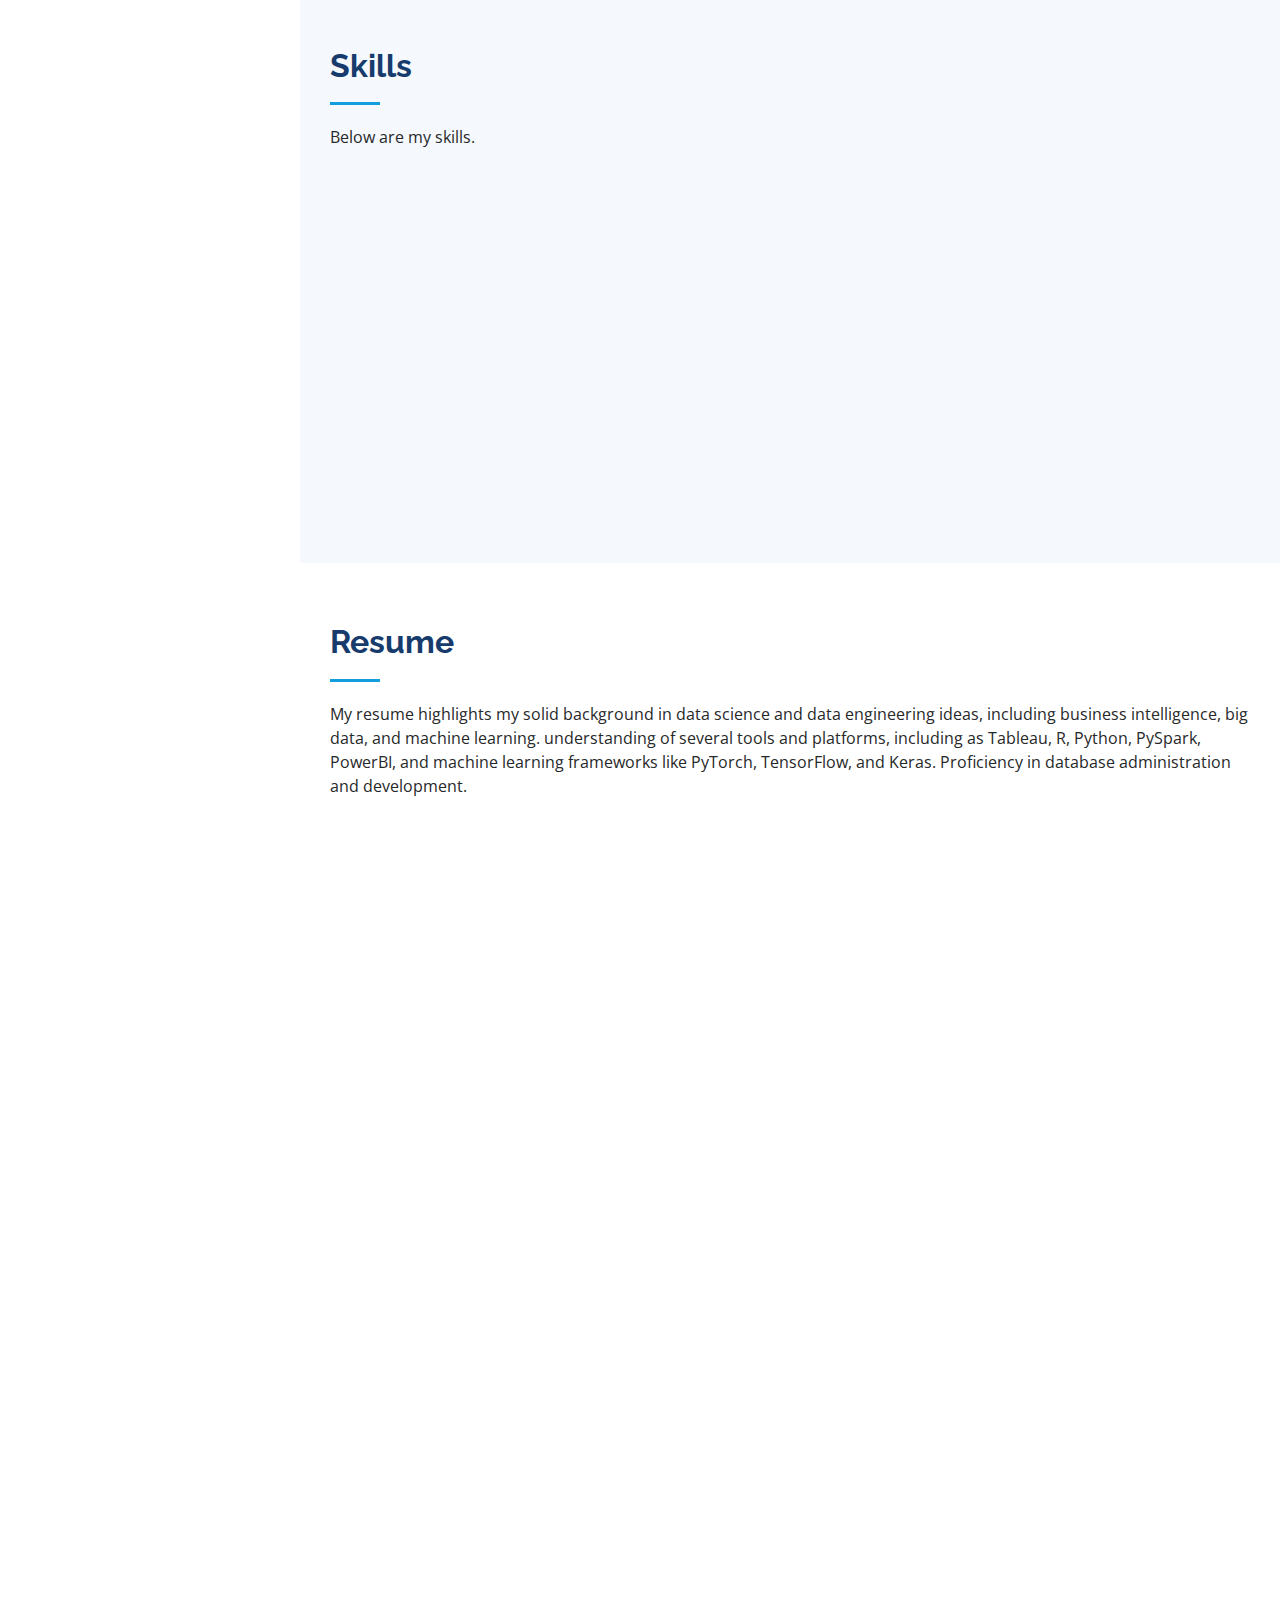
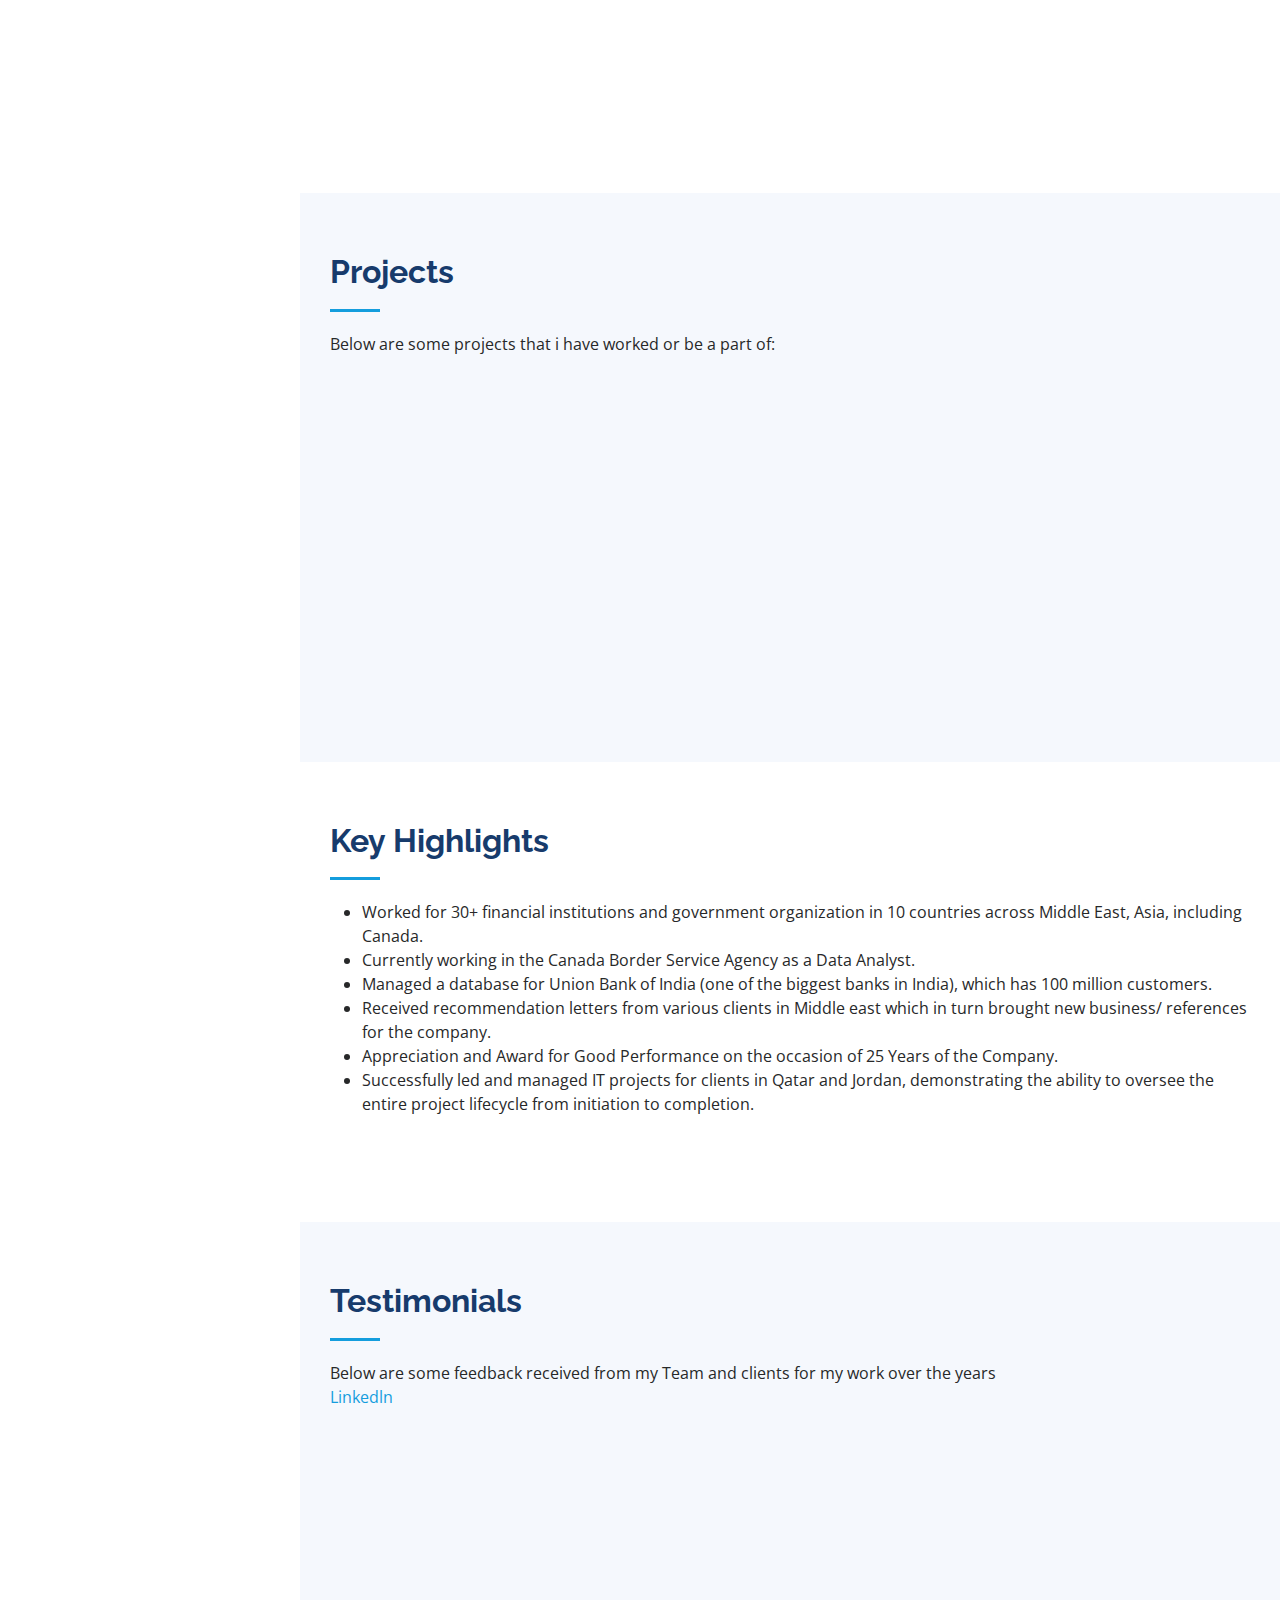
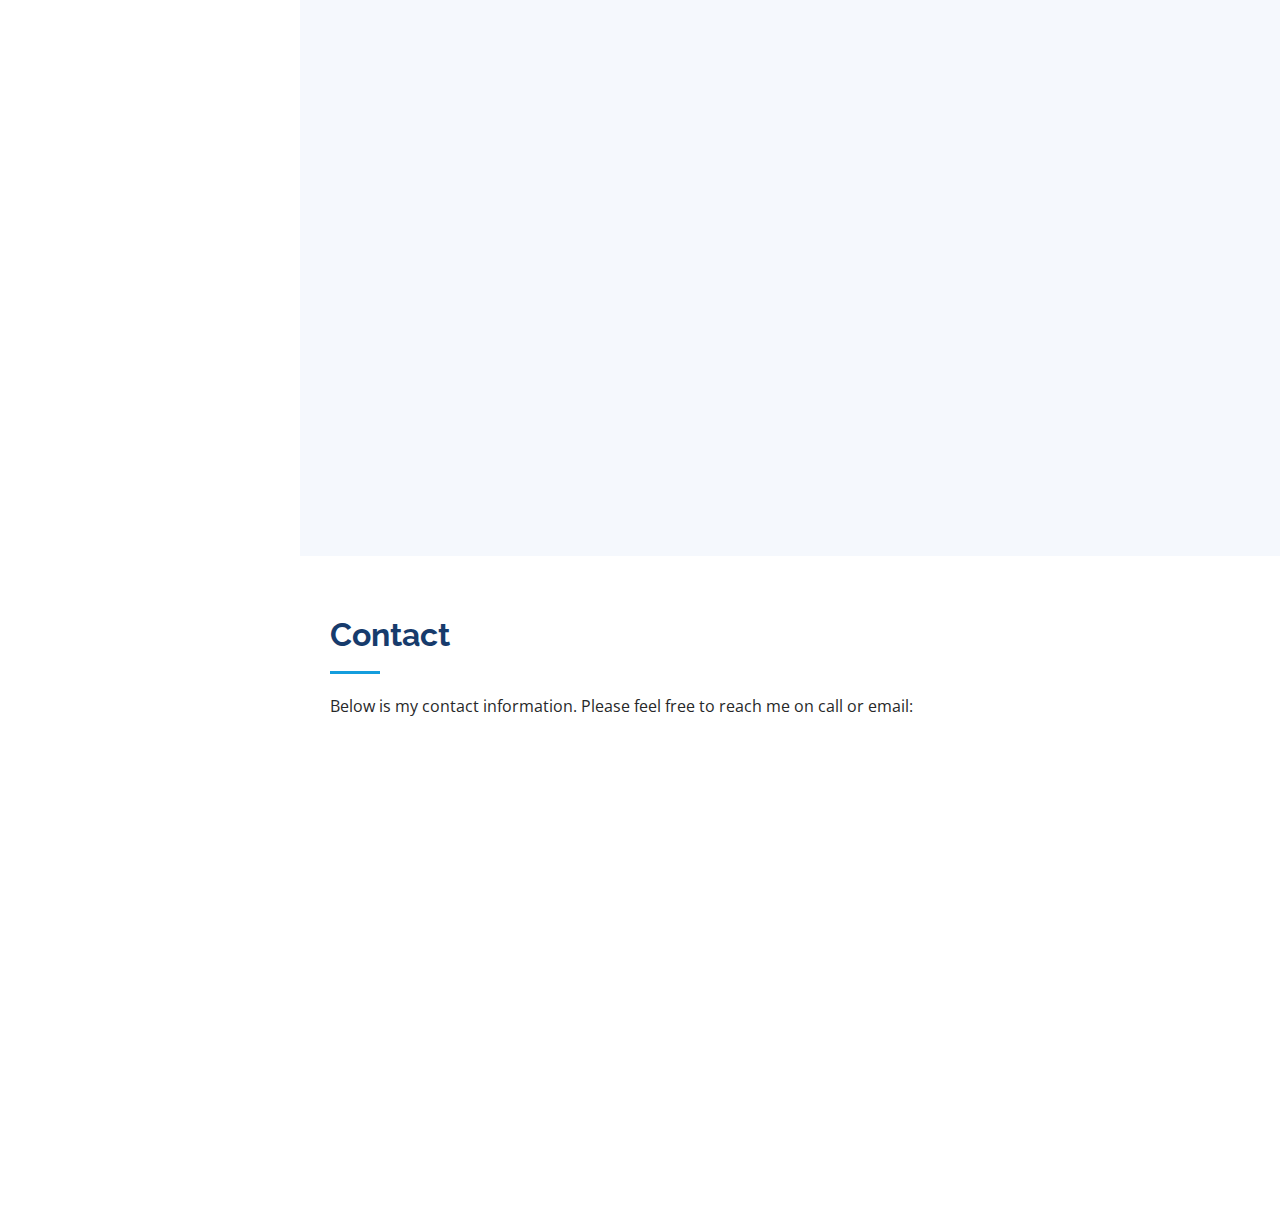
==== commit cecaf9d8: "ok" ====
--- a/index.html
+++ b/index.html
@@ -341,7 +341,7 @@
             <h3 class="resume-title">Education</h3>
             <div class="resume-item">
               <h4>MASTER OF DIGITAL TRANSFORMATION &amp; INNOVATION WITH CONCENTRATION IN APPLIED DATA SCIENCE</h4>
-              <h5>2022 - 2024</h5>
+              <h5>Sep 2022 - May 2024</h5>
               <p><em>University of Ottawa, Ottawa, Ontario, Canada</em></p>
               <p>With this program, I have gained a thorough understanding of the ever-changing field of data science and how important it is to the advancement of digital innovation. From machine learning algorithms to big data analytics and artificial intelligence applications, I have indulged in cutting-edge data science methodologies. I have studied courses like Data Analytics and Business Intelligence, Data Science fundamentals, Data Science Applications, Enterprise Architecture, and Social Media. With the current grade of overall A, I am dedicated to academic excellence. My experience so far at the University of Ottawa has been filled with learning, growth, and creativity. I now have the tools I need to navigate the rapidly changing digital landscape and help make ground-breaking discoveries in the area.</p>
             </div>
@@ -473,7 +473,8 @@
               </div>
             </div>
           </div>
-
+              
+          <!--         Jasmeet project comment 25-mar-2024)
           <div class="col-lg-4 col-md-6 portfolio-item filter-card">
             <div class="portfolio-wrap">
               <img src="assets/img/portfolio/portfolio-4.jpg" class="img-fluid" alt="">
@@ -533,7 +534,7 @@
               </div>
             </div>
           </div>
-
+         jasmeet 25march 2024 end -->    
         </div>
 
       </div>
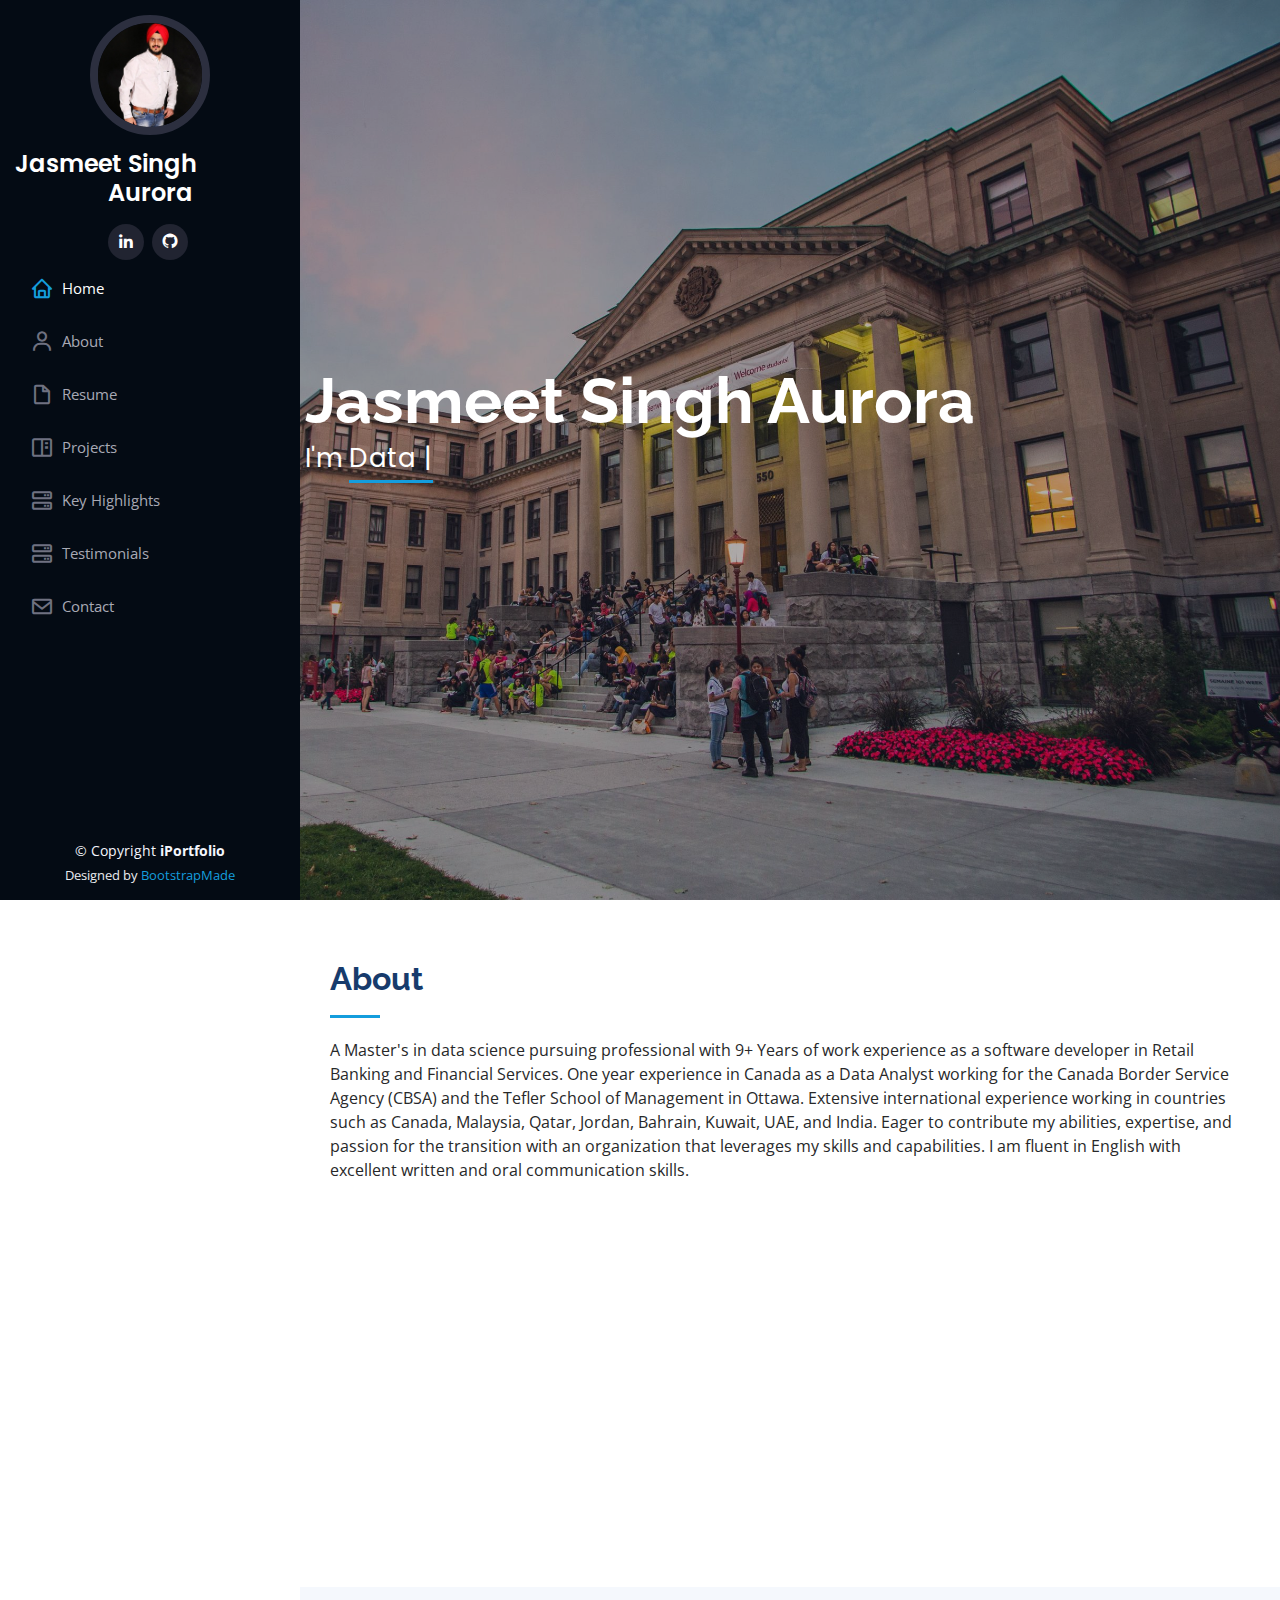
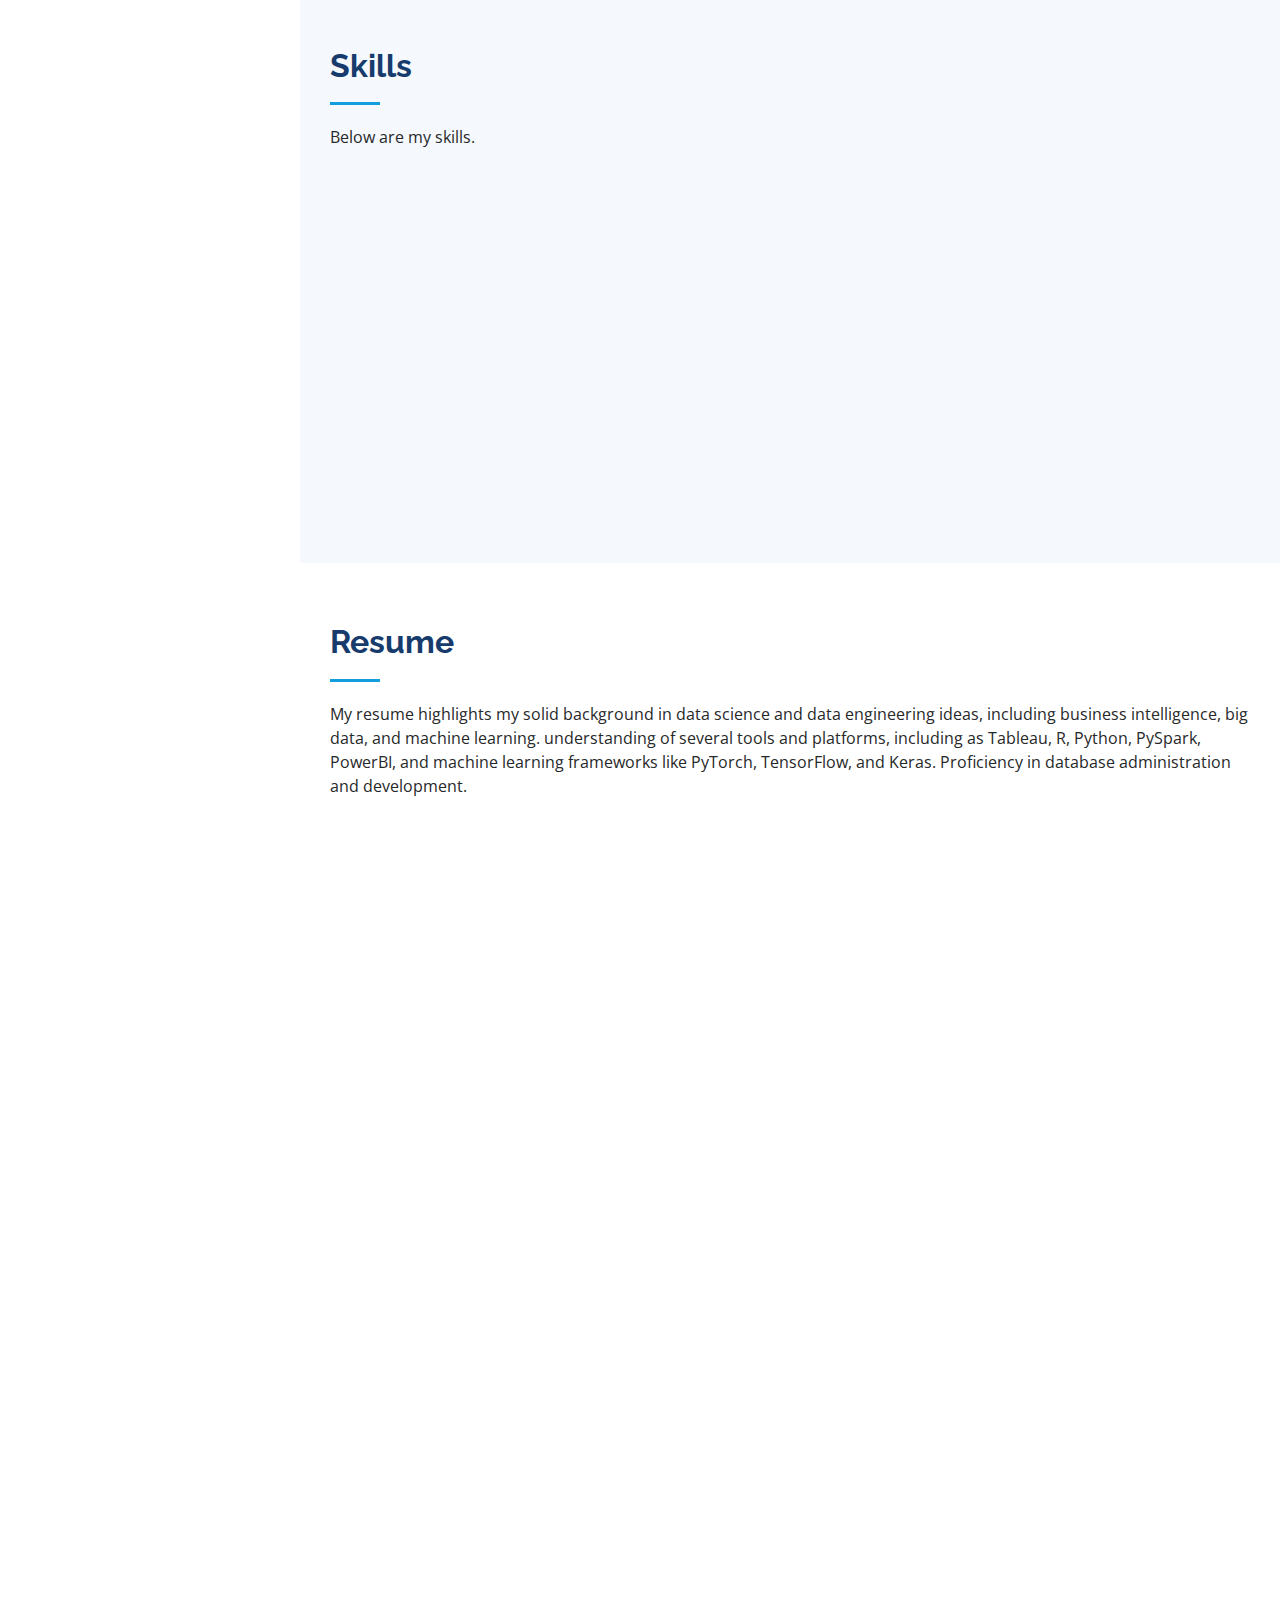
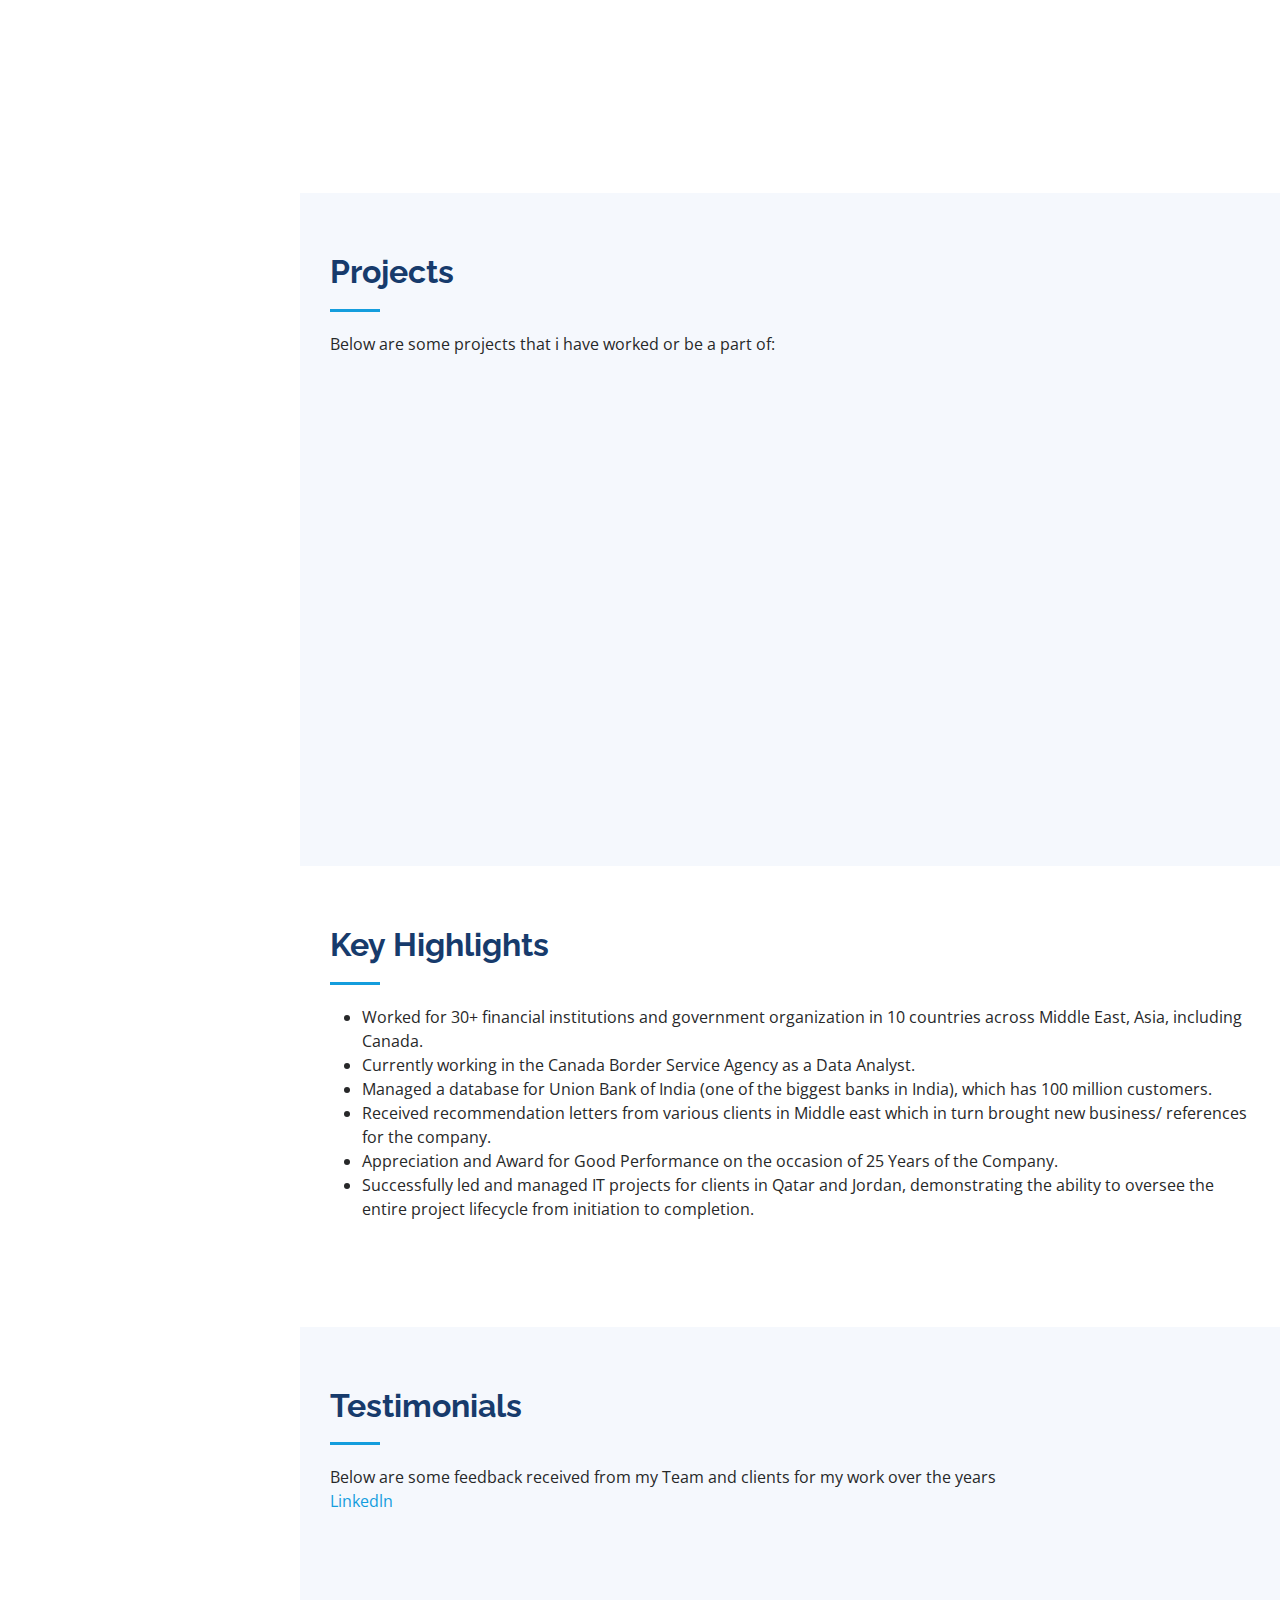
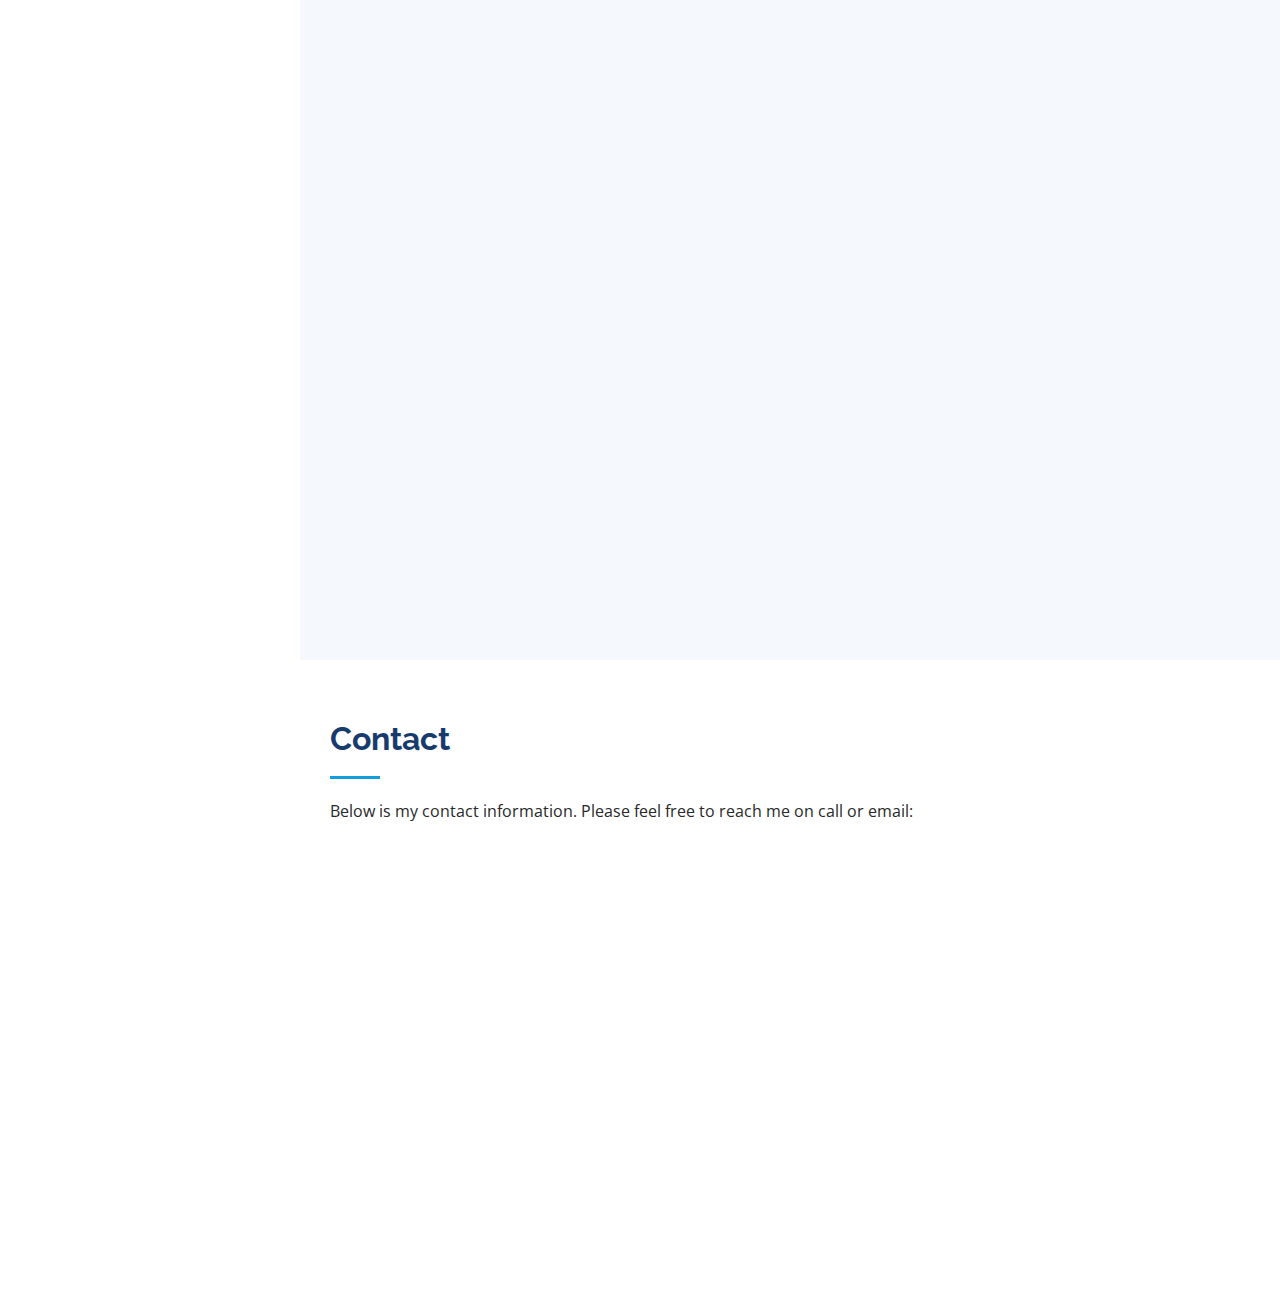
==== commit 710dd5e1: "ok" ====
--- a/index.html
+++ b/index.html
@@ -470,6 +470,16 @@
               <div class="portfolio-links">
                 <a href="assets/img/portfolio/portfolio-3.jpg" data-gallery="portfolioGallery" class="portfolio-lightbox" title="Simple Web Form"><i class="bx bx-plus"></i></a>
                 <a href="portfolio-details_3.html" title="More Details"><i class="bx bx-link"></i></a>
+              </div>
+            </div>
+          </div>
+
+          <div class="col-lg-4 col-md-6 portfolio-item filter-app">
+            <div class="portfolio-wrap">
+              <img src="assets/img/portfolio/portfolio-4.jpg" class="img-fluid" alt="">
+              <div class="portfolio-links">
+                <a href="assets/img/portfolio/portfolio-4.jpg" data-gallery="portfolioGallery" class="portfolio-lightbox" title="Bark Audio to Audio Model"><i class="bx bx-plus"></i></a>
+                <a href="portfolio-details_4.html" title="More Details"><i class="bx bx-link"></i></a>
               </div>
             </div>
           </div>
